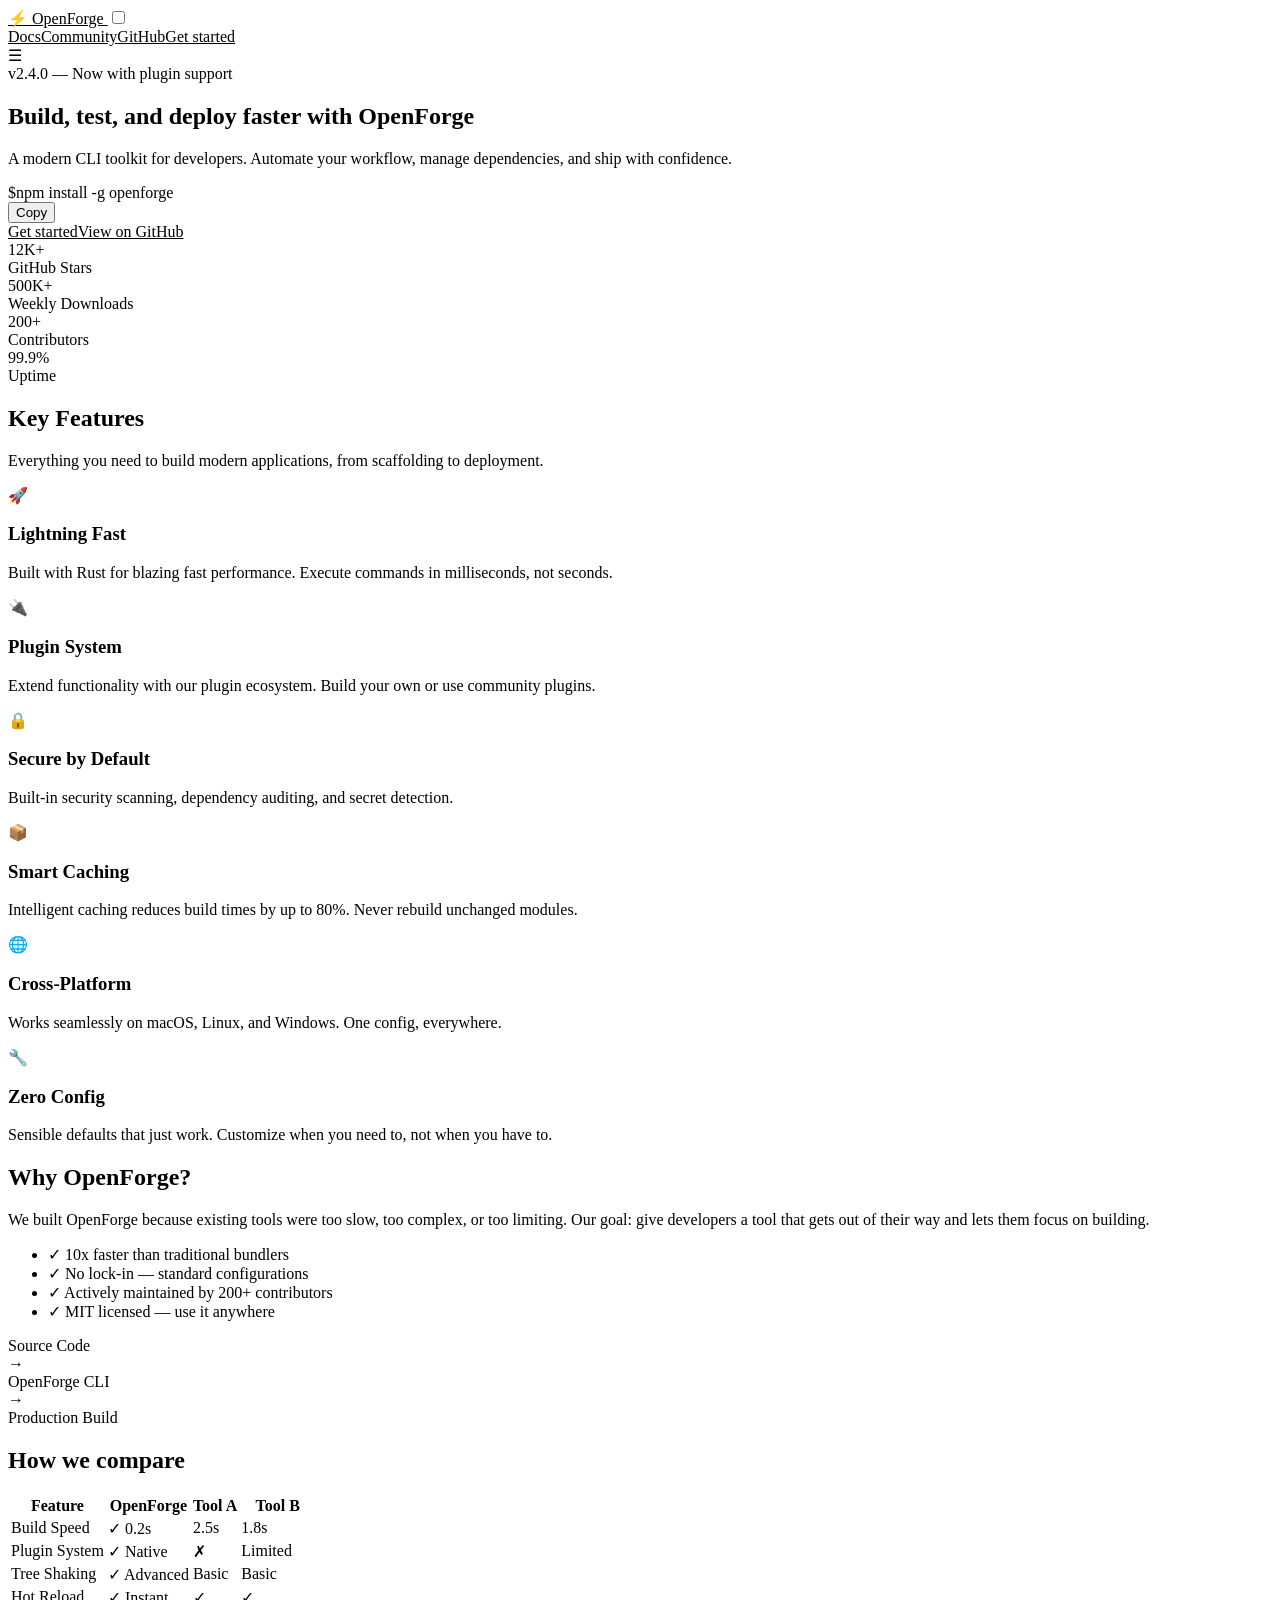
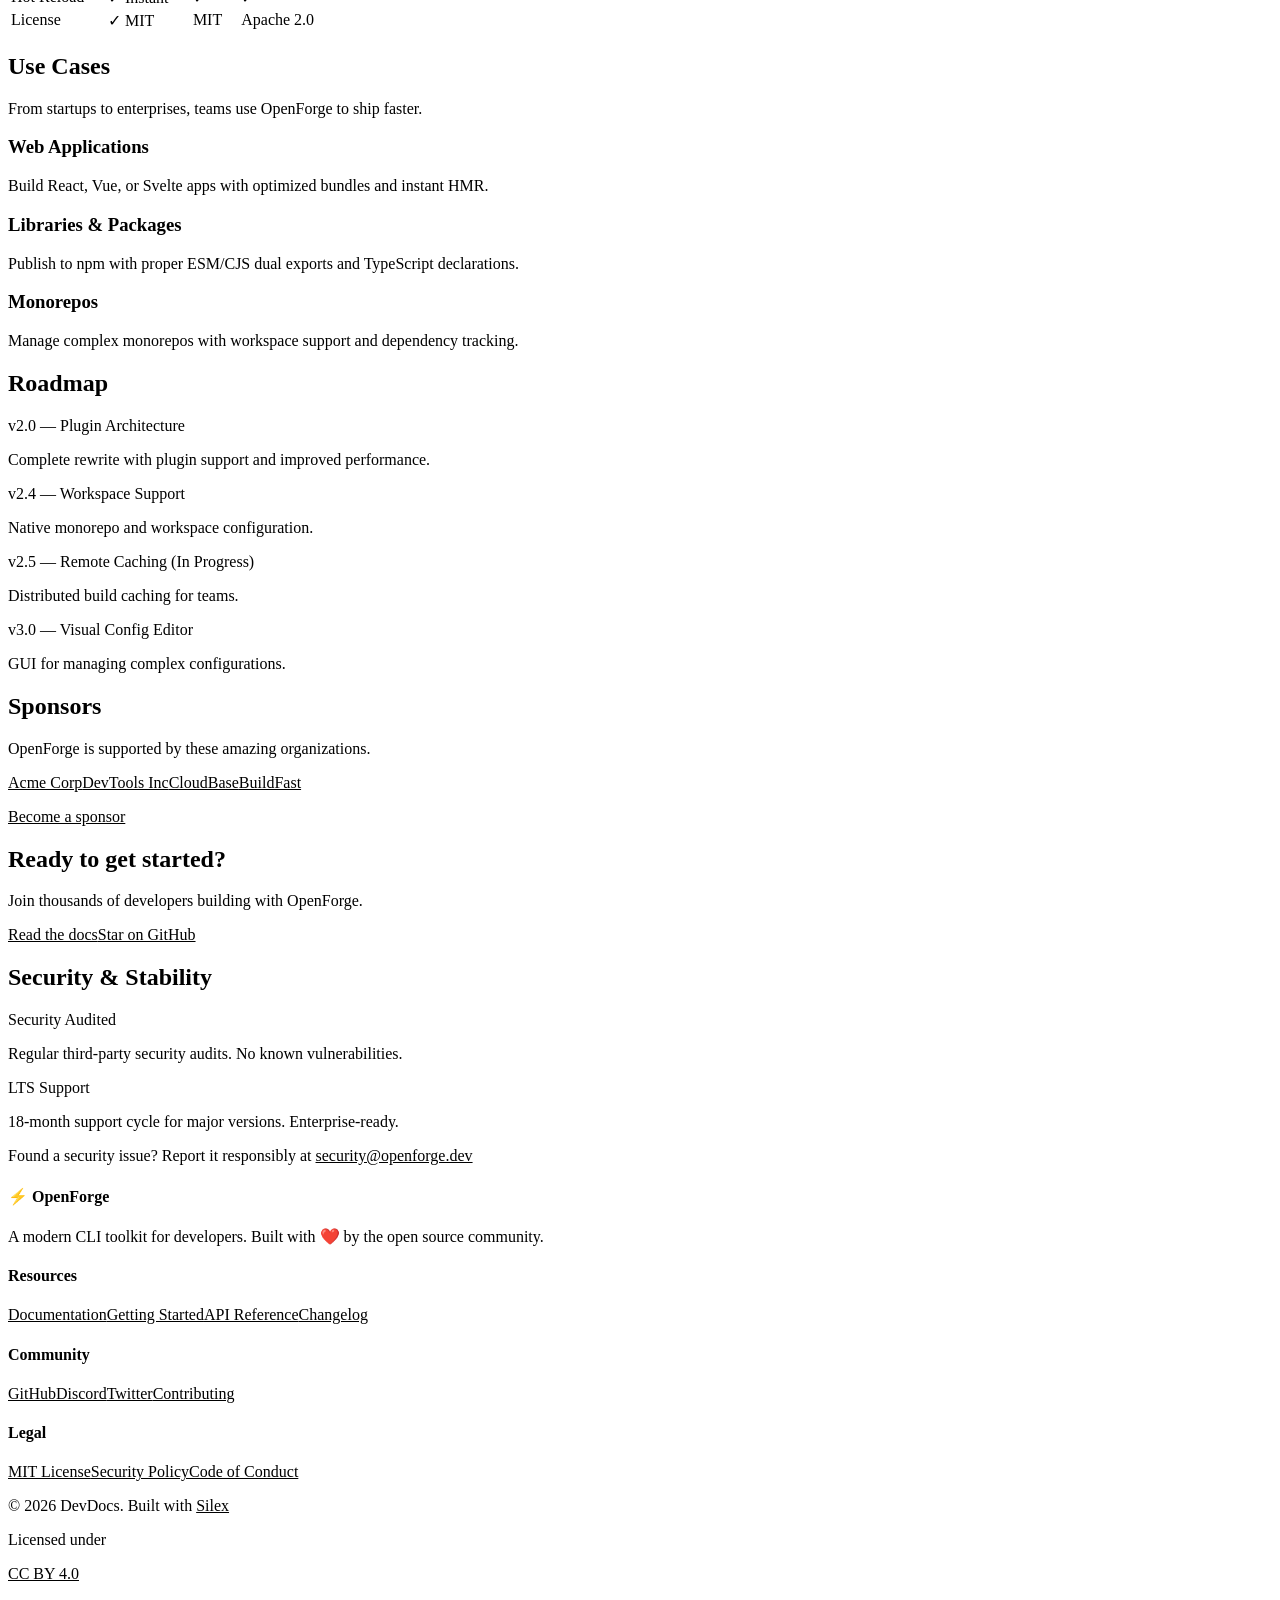
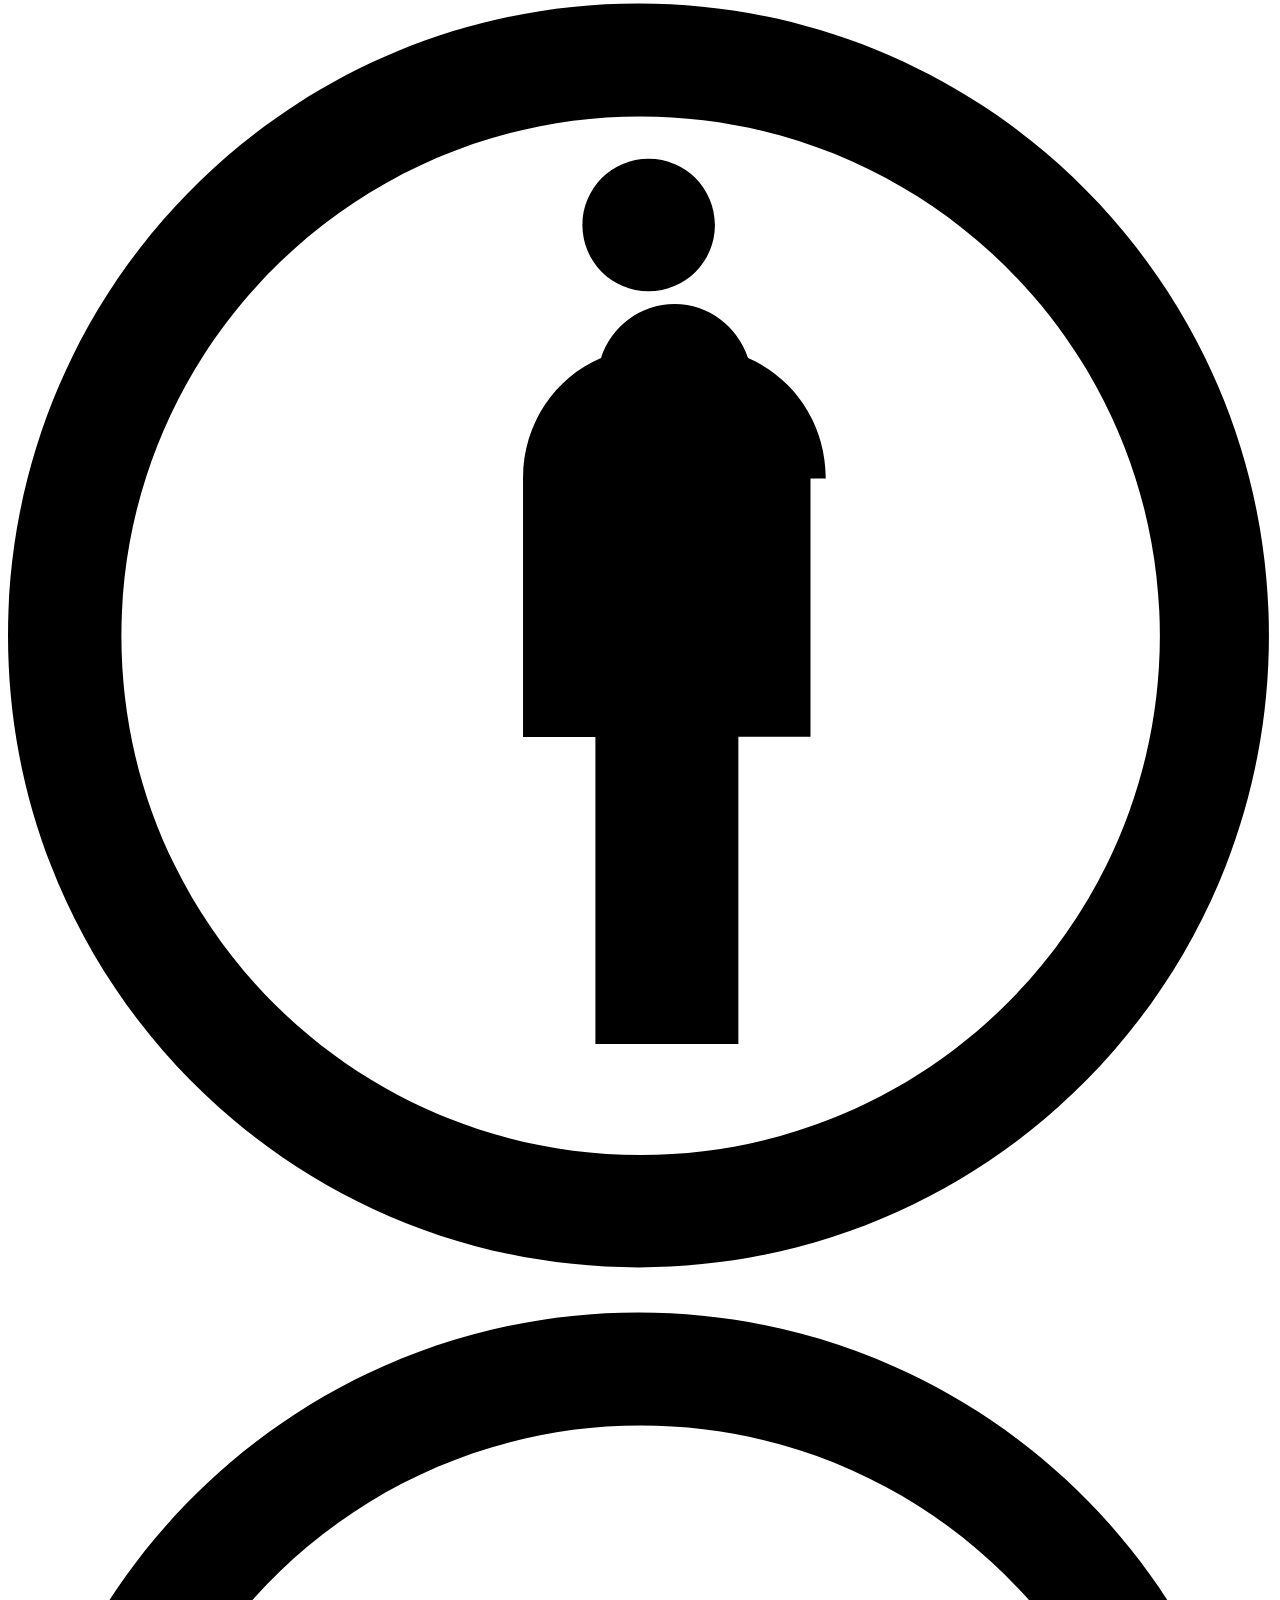
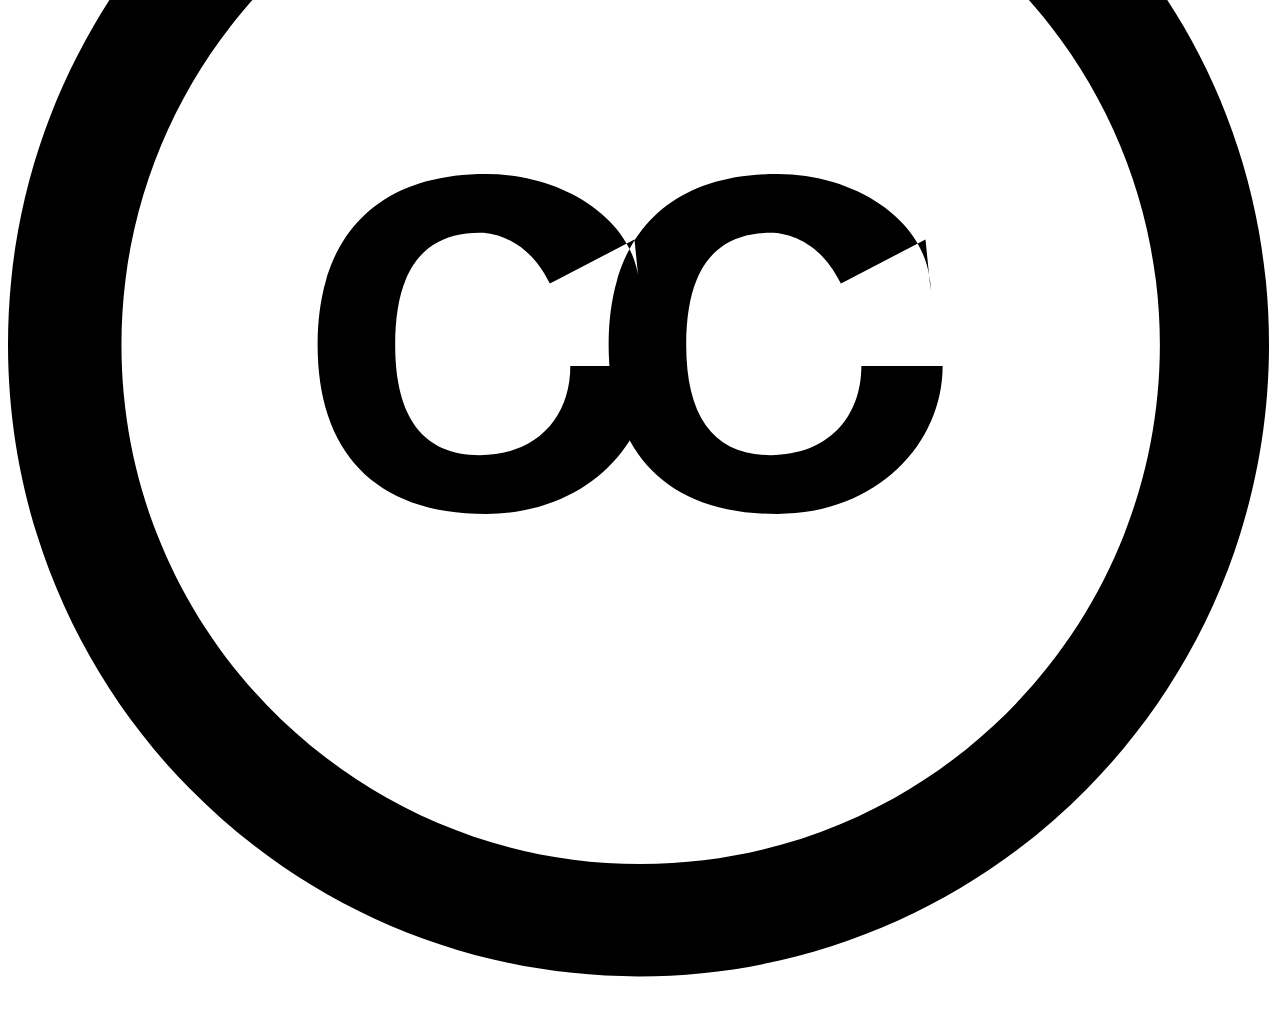
==== index.html @ 3c1cb722 "Add files via upload" ====
<!DOCTYPE html>
<html lang="en">
<head>
<meta charset="UTF-8">
<meta name="viewport" content="width=device-width, initial-scale=1.0">
<meta name="generator" content="Silex v3.6.4">
<link rel="stylesheet" href="/css/index-688bc8f7760a98faa4ee69cf9855d23be83c44b6c4d2c44e800b573d00b5c6f6.css" />
<style>a:link{color:inherit;}</style>




</head>
<body id="page-main" class="page-main"><header id="iz5ca" class="oss-nav current-doc"><div id="itdvq" class="oss-container"><a href="index.html" id="i358f" class="oss-nav__logo"><span id="ifiko">⚡</span> OpenForge
        </a><input type="checkbox"  id="nav-toggle" class="navbar__checkbox"></input><nav id="ibe1w" class="navbar__menu"><a href="docs.html" id="iig8u" class="oss-nav__link current-doc">Docs</a><a href="community.html" id="igsfy" class="oss-nav__link current-com">Community</a><a href="https://github.com/" id="ixjys" target="_blank" class="oss-nav__link">GitHub</a><a href="docs.html#getting-started" id="i0vse" class="oss-btn oss-btn--primary oss-btn--sm">Get started</a></nav><label for="nav-toggle" id="ixcwdug-2" class="navbar__toggle">☰</label></div></header><!-- Hero --><MAIN id="ilzi6dz"><section id="i2x6c" class="oss-hero"><div id="ita51hc"></div><div id="iu7is" class="oss-container"><span id="iobki" class="oss-hero__badge">v2.4.0 — Now with plugin support</span><h1 id="itt68" class="oss-h1 oss-hero__title">Build, test, and deploy faster with OpenForge</h1><p id="irhbf" class="oss-body-lg oss-hero__subtitle">A modern CLI toolkit for developers. Automate your workflow, manage dependencies, and ship with confidence.</p><!-- Install Command --><div id="i8a2g" class="oss-code"><div id="iyse9"><span id="ivwsb" class="oss-code__prompt">$</span><span id="i396x" class="oss-code__command">npm install -g openforge</span></div><button type="button" id="ixw6r" class="oss-code__copy">Copy</button></div><div id="i0h4s"><a href="docs.html#getting-started" id="itneh" class="oss-btn oss-btn--primary oss-btn--lg">Get started</a><a href="https://github.com/openforge/cli" id="ihiti" class="oss-btn oss-btn--secondary oss-btn--lg">View on GitHub</a></div></div></section><section id="itefk" class="oss-section oss-section--alt"><div id="ikz8i" class="oss-container"><div id="iljci" class="oss-stats"><div id="ipdrv" class="oss-stat"><div id="iz81k" class="oss-stat__value">12K+</div><div id="i3klf" class="oss-stat__label">GitHub Stars</div></div><div id="ih7eu" class="oss-stat"><div id="iebi5" class="oss-stat__value">500K+</div><div id="iapwh" class="oss-stat__label">Weekly Downloads</div></div><div id="i5qcz" class="oss-stat"><div id="igpld" class="oss-stat__value">200+</div><div id="igv55" class="oss-stat__label">Contributors</div></div><div id="i4fjh" class="oss-stat"><div id="i7oha" class="oss-stat__value">99.9%</div><div id="ihqbj" class="oss-stat__label">Uptime</div></div></div></div></section><section id="i4pam" class="oss-section"><div id="ipywh" class="oss-container"><h2 id="ijq1z" class="oss-h2">Key Features</h2><p id="iugmx" class="oss-body-lg">Everything you need to build modern applications, from scaffolding to deployment.</p><div id="idfob" class="oss-grid oss-grid--3"><div id="itp1h" class="oss-feature"><div id="ix2m2" class="oss-feature__icon">🚀</div><h3 id="ivu83" class="oss-feature__title oss-h4">Lightning Fast</h3><p id="isqny" class="oss-feature__desc">Built with Rust for blazing fast performance. Execute commands in milliseconds, not seconds.</p></div><div id="iww5j" class="oss-feature"><div id="izvpi" class="oss-feature__icon">🔌</div><h3 id="ikrjt" class="oss-feature__title oss-h4">Plugin System</h3><p id="ib2zx" class="oss-feature__desc">Extend functionality with our plugin ecosystem. Build your own or use community plugins.</p></div><div id="ij5az" class="oss-feature"><div id="i5hht" class="oss-feature__icon">🔒</div><h3 id="iinil" class="oss-feature__title oss-h4">Secure by Default</h3><p id="ior5od" class="oss-feature__desc">Built-in security scanning, dependency auditing, and secret detection.</p></div><div id="ioqllf" class="oss-feature"><div id="i59nkf" class="oss-feature__icon">📦</div><h3 id="ij29gy" class="oss-feature__title oss-h4">Smart Caching</h3><p id="idbrkn" class="oss-feature__desc">Intelligent caching reduces build times by up to 80%. Never rebuild unchanged modules.</p></div><div id="i0qtsm" class="oss-feature"><div id="ii894c" class="oss-feature__icon">🌐</div><h3 id="i31t9l" class="oss-feature__title oss-h4">Cross-Platform</h3><p id="ir6hfm" class="oss-feature__desc">Works seamlessly on macOS, Linux, and Windows. One config, everywhere.</p></div><div id="ibd1zw" class="oss-feature"><div id="i5ryi2" class="oss-feature__icon">🔧</div><h3 id="i9yr01" class="oss-feature__title oss-h4">Zero Config</h3><p id="ilho3f" class="oss-feature__desc">Sensible defaults that just work. Customize when you need to, not when you have to.</p></div></div></div></section><section id="iu8o45" class="oss-section oss-section--alt"><div id="itke4h" class="oss-container"><div id="impbbt" class="oss-grid oss-grid--2"><div id="i1llbd"><h2 id="ixljck" class="oss-h2">Why OpenForge?</h2><p id="isulfw" class="oss-body">
              We built OpenForge because existing tools were too slow, too complex, or too limiting. 
              Our goal: give developers a tool that gets out of their way and lets them focus on building.
            </p><ul id="imbs86"><li id="i78tiz"><span id="iohctc">✓</span>
                10x faster than traditional bundlers
              </li><li id="ijddpq"><span id="iyw0lm">✓</span>
                No lock-in — standard configurations
              </li><li id="iee6pg"><span id="ilixwb">✓</span>
                Actively maintained by 200+ contributors
              </li><li id="i29eq4"><span id="iquw8u">✓</span>
                MIT licensed — use it anywhere
              </li></ul></div><div id="iwc8ai" class="oss-diagram"><div id="ivnhah" class="oss-diagram__box">Source Code</div><span id="i03sal" class="oss-diagram__arrow">→</span><div id="iw9z7d" class="oss-diagram__box">OpenForge CLI</div><span id="ip2hpe" class="oss-diagram__arrow">→</span><div id="iwumsf" class="oss-diagram__box">Production Build</div></div></div></div></section><section id="im66s3" class="oss-section"><div id="igjkyn" class="oss-container"><h2 id="ifua3l" class="oss-h2">How we compare</h2><div id="iamqp8"><table id="ih9368" class="oss-table"><thead id="i7a6cb"><tr id="ix5dka"><th id="iw9kd4">Feature</th><th id="ih7qat">OpenForge</th><th id="i351at">Tool A</th><th id="iw5ibg">Tool B</th></tr></thead><tbody id="i1coiy"><tr id="ik2uho"><td id="iz7046">Build Speed</td><td id="imm2wm"><span id="izperk" class="oss-table__check">✓</span> 0.2s</td><td id="i1jofj">2.5s</td><td id="i7ihta">1.8s</td></tr><tr id="ix9djg"><td id="ippcss">Plugin System</td><td id="ix0p0o"><span id="ii6nmn" class="oss-table__check">✓</span> Native</td><td id="ikq8l2"><span id="ijo9rl" class="oss-table__x">✗</span></td><td id="i996x6">Limited</td></tr><tr id="ihyc7h"><td id="ikw8mc">Tree Shaking</td><td id="ih6by2"><span id="imut4k" class="oss-table__check">✓</span> Advanced</td><td id="ipyhom">Basic</td><td id="ik69uq">Basic</td></tr><tr id="ikzikj"><td id="i3leqf">Hot Reload</td><td id="i0830x"><span id="i2ah1g" class="oss-table__check">✓</span> Instant</td><td id="i2goqs"><span id="ingb1z" class="oss-table__check">✓</span></td><td id="ik878g"><span id="ikcvlm" class="oss-table__check">✓</span></td></tr><tr id="i38c8l"><td id="i5whrq">License</td><td id="iq3uxb"><span id="im5tqr" class="oss-table__check">✓</span> MIT</td><td id="iz156p">MIT</td><td id="i5uaya">Apache 2.0</td></tr></tbody></table></div></div></section><section id="io8u2j" class="oss-section oss-section--alt"><div id="ifda8r" class="oss-container"><h2 id="i4ib7q" class="oss-h2">Use Cases</h2><p id="i7t177" class="oss-body-lg">From startups to enterprises, teams use OpenForge to ship faster.</p><div id="itvy9t" class="oss-grid oss-grid--3"><div id="imtzsc" class="oss-card"><h3 id="ix9nci" class="oss-h4 oss-card__title">Web Applications</h3><p id="ij94uj" class="oss-card__desc">Build React, Vue, or Svelte apps with optimized bundles and instant HMR.</p></div><div id="iojyrk" class="oss-card"><h3 id="ixxszl" class="oss-h4 oss-card__title">Libraries &amp; Packages</h3><p id="ixxhz1" class="oss-card__desc">Publish to npm with proper ESM/CJS dual exports and TypeScript declarations.</p></div><div id="iwl5tw" class="oss-card"><h3 id="if8wdt" class="oss-h4 oss-card__title">Monorepos</h3><p id="i61nq6" class="oss-card__desc">Manage complex monorepos with workspace support and dependency tracking.</p></div></div></div></section><section id="izqwjc" class="oss-section"><div id="ia3wnj" class="oss-container"><h2 id="itzps4" class="oss-h2">Roadmap</h2><div id="isr3cy" class="oss-roadmap"><div id="ios5q4" class="oss-roadmap__item oss-roadmap__item--done"><div id="iw1r2l" class="oss-roadmap__version">v2.0 — Plugin Architecture</div><p id="i3xoit" class="oss-roadmap__desc">Complete rewrite with plugin support and improved performance.</p></div><div id="ivqqej" class="oss-roadmap__item oss-roadmap__item--done"><div id="iokzgz" class="oss-roadmap__version">v2.4 — Workspace Support</div><p id="i1gw4o" class="oss-roadmap__desc">Native monorepo and workspace configuration.</p></div><div id="ievzya" class="oss-roadmap__item oss-roadmap__item--current"><div id="iqtm6g" class="oss-roadmap__version">v2.5 — Remote Caching (In Progress)</div><p id="ilmm87" class="oss-roadmap__desc">Distributed build caching for teams.</p></div><div id="i89br9" class="oss-roadmap__item"><div id="id2f8b" class="oss-roadmap__version">v3.0 — Visual Config Editor</div><p id="ijm80a" class="oss-roadmap__desc">GUI for managing complex configurations.</p></div></div></div></section><section id="i1j9z7" class="oss-section oss-section--alt"><div id="i07t4r" class="oss-container"><h2 id="ihx52f" class="oss-h2">Sponsors</h2><p id="iluojd" class="oss-body-lg">OpenForge is supported by these amazing organizations.</p><div id="ifztxi" class="oss-sponsors"><a href="#" id="i00yeq" class="oss-sponsor">Acme Corp</a><a href="#" id="iilg3r" class="oss-sponsor">DevTools Inc</a><a href="#" id="ilrwsx" class="oss-sponsor">CloudBase</a><a href="#" id="iw40x3" class="oss-sponsor">BuildFast</a></div><p id="ivy33n"><a href="community.html#sponsors" id="iulc8e" class="oss-btn oss-btn--secondary">Become a sponsor</a></p></div></section><section id="i4jnvs" class="oss-section oss-section--alt"><div id="iuwjwk" class="oss-container"><h2 id="ijk6ag" class="oss-h2">Ready to get started?</h2><p id="iv11fj" class="oss-body-lg">Join thousands of developers building with OpenForge.</p><div id="ilbfyh"><a href="docs.html#getting-started" id="i6revg" class="oss-btn oss-btn--primary oss-btn--lg">Read the docs</a><a href="https://github.com/openforge/cli" id="ig85wp" class="oss-btn oss-btn--secondary oss-btn--lg">Star on GitHub</a></div></div></section><section id="isl1wk" class="oss-section"><div id="iywpoi" class="oss-container"><h2 id="ivro0h" class="oss-h2">Security &amp; Stability</h2><div id="ijrufk" class="oss-grid oss-grid--2"><div id="i3zmp1" class="oss-alert oss-alert--success"><div id="i7bbpi" class="oss-alert__title">Security Audited</div><p id="i3gz6g" class="oss-alert__text">Regular third-party security audits. No known vulnerabilities.</p></div><div id="iwxj8s" class="oss-alert oss-alert--info"><div id="iwqiry" class="oss-alert__title">LTS Support</div><p id="i6vq4k" class="oss-alert__text">18-month support cycle for major versions. Enterprise-ready.</p></div></div><p id="iphda3" class="oss-body">
          Found a security issue? Report it responsibly at <a href="mailto:security@openforge.dev" id="iy8dyb">security@openforge.dev</a></p></div></section></MAIN><!-- Stats --><!-- Features --><!-- Why OpenForge --><!-- Comparison --><!-- Use Cases --><!-- Roadmap --><!-- Sponsors --><!-- Security --><!-- CTA --><!-- Footer --><footer id="iwqaij" class="oss-footer"><div id="ivsi6j" class="oss-container"><div id="itdzj2" class="oss-footer__grid"><div id="i4qnej"><h4 id="ic7qma" class="oss-footer__title"><span id="ip2wsa">⚡</span> OpenForge
            </h4><p id="i4htfe" class="oss-footer__text">A modern CLI toolkit for developers. Built with ❤️ by the open source community.</p></div><div id="iglzu6"><h4 id="ifr7t7" class="oss-footer__title">Resources</h4><a href="docs.html" id="iq20z7" class="oss-footer__link">Documentation</a><a href="docs.html#getting-started" id="iivldb" class="oss-footer__link">Getting Started</a><a href="docs.html#api" id="i6w7d2" class="oss-footer__link">API Reference</a><a href="#" id="i0l6ic" class="oss-footer__link">Changelog</a></div><div id="imy4tt"><h4 id="ihavqb" class="oss-footer__title">Community</h4><a href="https://github.com/openforge/cli" id="inl6ei" class="oss-footer__link">GitHub</a><a href="#" id="ifgv5j" class="oss-footer__link">Discord</a><a href="#" id="i3j91m" class="oss-footer__link">Twitter</a><a href="community.html" id="ic56rl" class="oss-footer__link">Contributing</a></div><div id="ikbpha"><h4 id="i2rd1k" class="oss-footer__title">Legal</h4><a href="#" id="im5gth" class="oss-footer__link">MIT License</a><a href="#" id="ipcokj" class="oss-footer__link">Security Policy</a><a href="#" id="iw3jgj" class="oss-footer__link">Code of Conduct</a></div></div><div draggable="true" id="i58k9g-2" class="oss-footer__bottom"><p draggable="true" id="iha89s000-2">© 2026 DevDocs. Built with <a draggable="true" href="https://www.silex.me/" id="ij9a3s-3-2">Silex</a></p><p draggable="true" id="iha89s-2-3-2-7-3-2">Licensed under</p><a draggable="true" href="https://creativecommons.org/licenses/by/4.0/" id="izfjej-4-2-3-2" rel="noopener" target="_blank">CC BY 4.0</a><svg draggable="true" id="i1k7yk-3-2-7-7-2" viewBox="0 0 496 512" xmlns="http://www.w3.org/2000/svg" class="cc-icon"><path d="M314.9 194.4v101.4h-28.3v120.5h-56.1V295.9h-28.4V194.4c0-21.6 12.7-39.6 30.6-47.2 4-12.4 15.4-21.2 28.9-21.2 13.4 0 24.7 8.8 28.8 21.2 17.8 7.6 30.5 25.5 30.5 47.2zm-63.5-73.4c14.4 0 26-11.6 26-26s-11.6-26-26-26-26 11.6-26 26 11.6 26 26 26zM247.4 8C110.8 8 0 118.8 0 256s110.8 248 247.4 248c136.6 0 247.4-110.8 247.4-248S384 8 247.4 8zm.8 451.9c-112.5 0-203.7-91.2-203.7-203.7S135.7 52.4 248.2 52.4s203.8 91.2 203.8 203.7-91.3 203.8-203.8 203.8z" draggable="true" fill="currentColor" id="ii0h6q-3-2-7-7-2"></path></svg><svg draggable="true" id="inlr83-3-2-7-7-2" viewBox="0 0 496 512" xmlns="http://www.w3.org/2000/svg" class="cc-icon"><path d="M245.83 214.87l-33.22 17.28c-9.43-19.58-25.24-19.93-27.46-19.93-22.13 0-33.22 14.61-33.22 43.89 0 28.67 11.09 43.35 33.22 43.35 22.13 0 35.51-14.61 35.51-34.93h31.9c0 30.23-25.5 58.01-64.86 58.01-44.5 0-66.21-25.13-66.21-66.43 0-41.02 21.71-66.97 66.21-66.97 31.62 0 60.16 19.33 60.16 45.73zm114.2 0l-33.22 17.28c-9.43-19.58-25.24-19.93-27.46-19.93-22.13 0-33.22 14.61-33.22 43.89 0 28.67 11.09 43.35 33.22 43.35 22.13 0 35.51-14.61 35.51-34.93h31.9c0 30.23-25.5 58.01-64.86 58.01-44.5 0-66.21-25.13-66.21-66.43 0-41.02 21.71-66.97 66.21-66.97 31.62 0 60.16 19.33 60.16 45.73zM247.42 8C110.77 8 0 118.78 0 256s110.77 248 247.42 248C384.06 504 494.83 393.22 494.83 256 494.83 118.78 384.06 8 247.42 8zm.84 451.91c-112.53 0-203.74-91.21-203.74-203.74S135.73 52.43 248.26 52.43s203.74 91.21 203.74 203.74-91.21 203.74-203.74 203.74z" draggable="true" fill="currentColor" id="ipuqgu-3-2-7-7-2"></path></svg></div></div></footer></body>
</html>
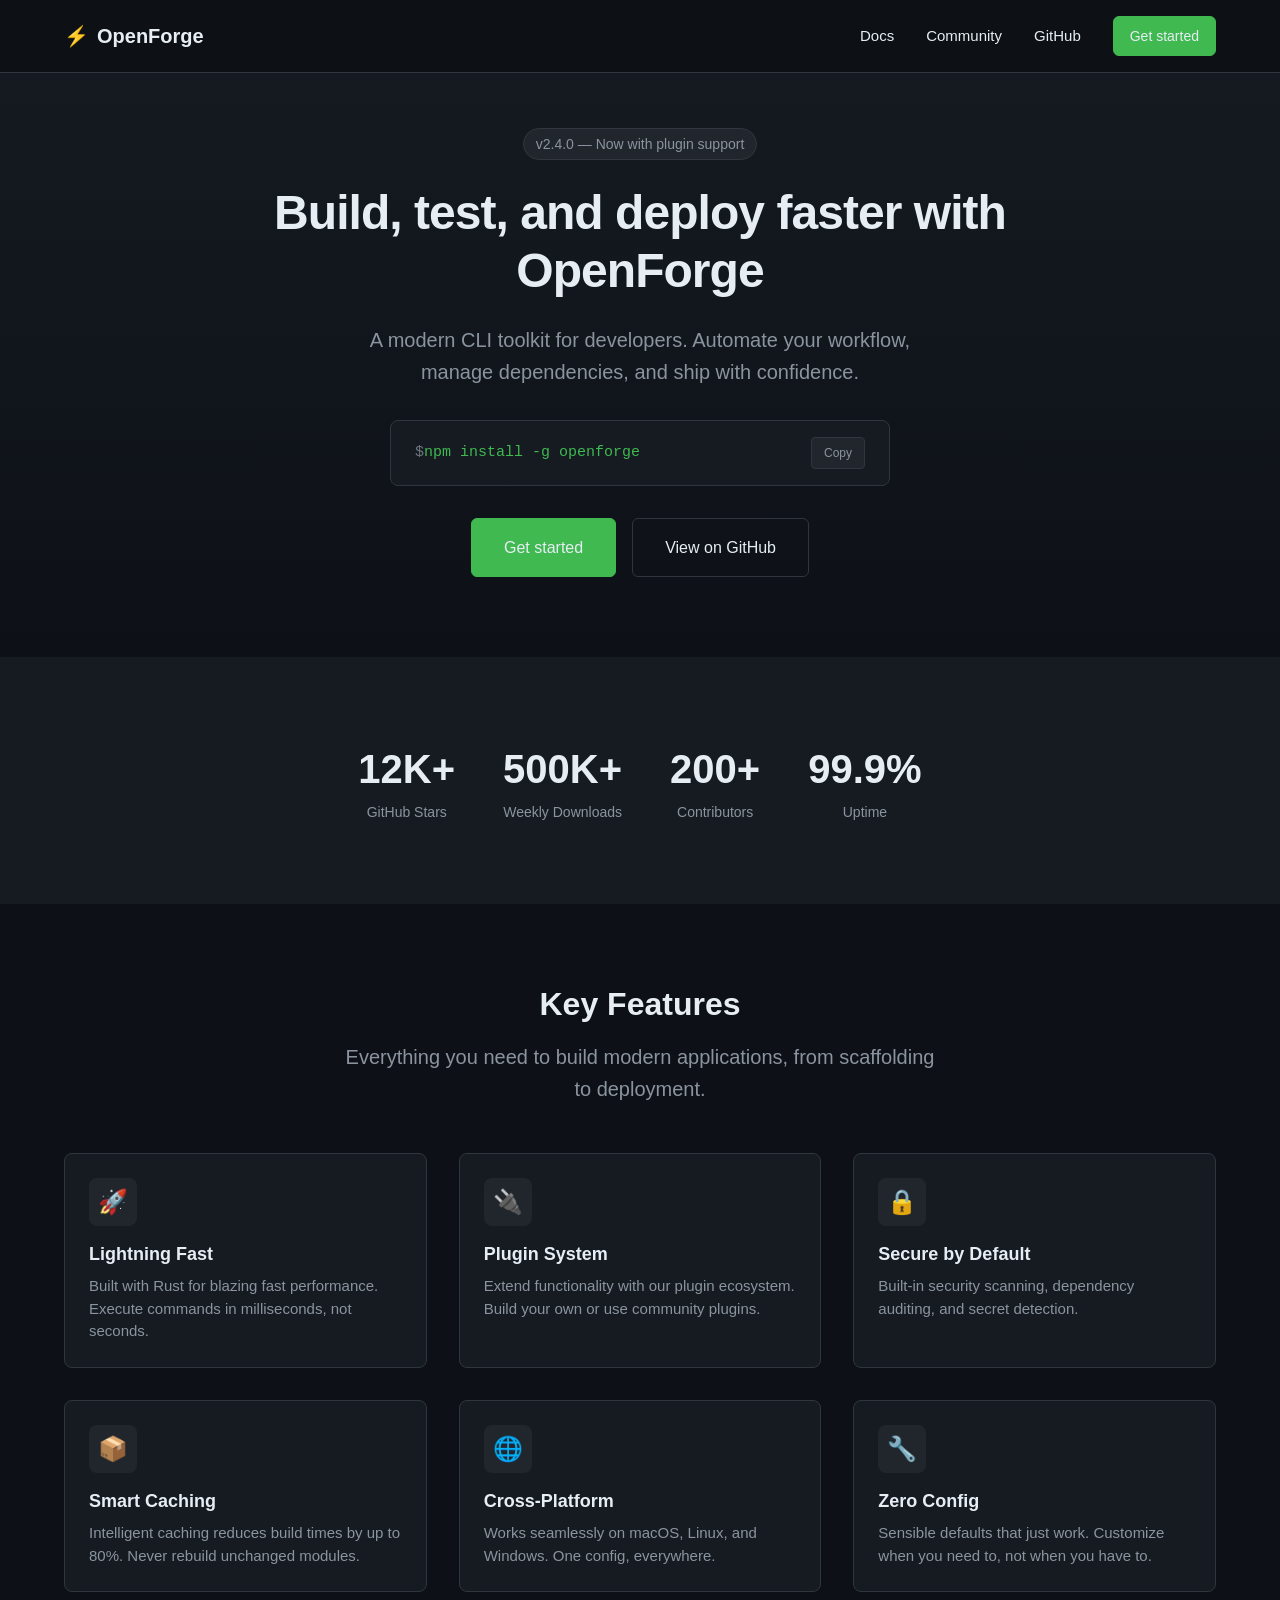
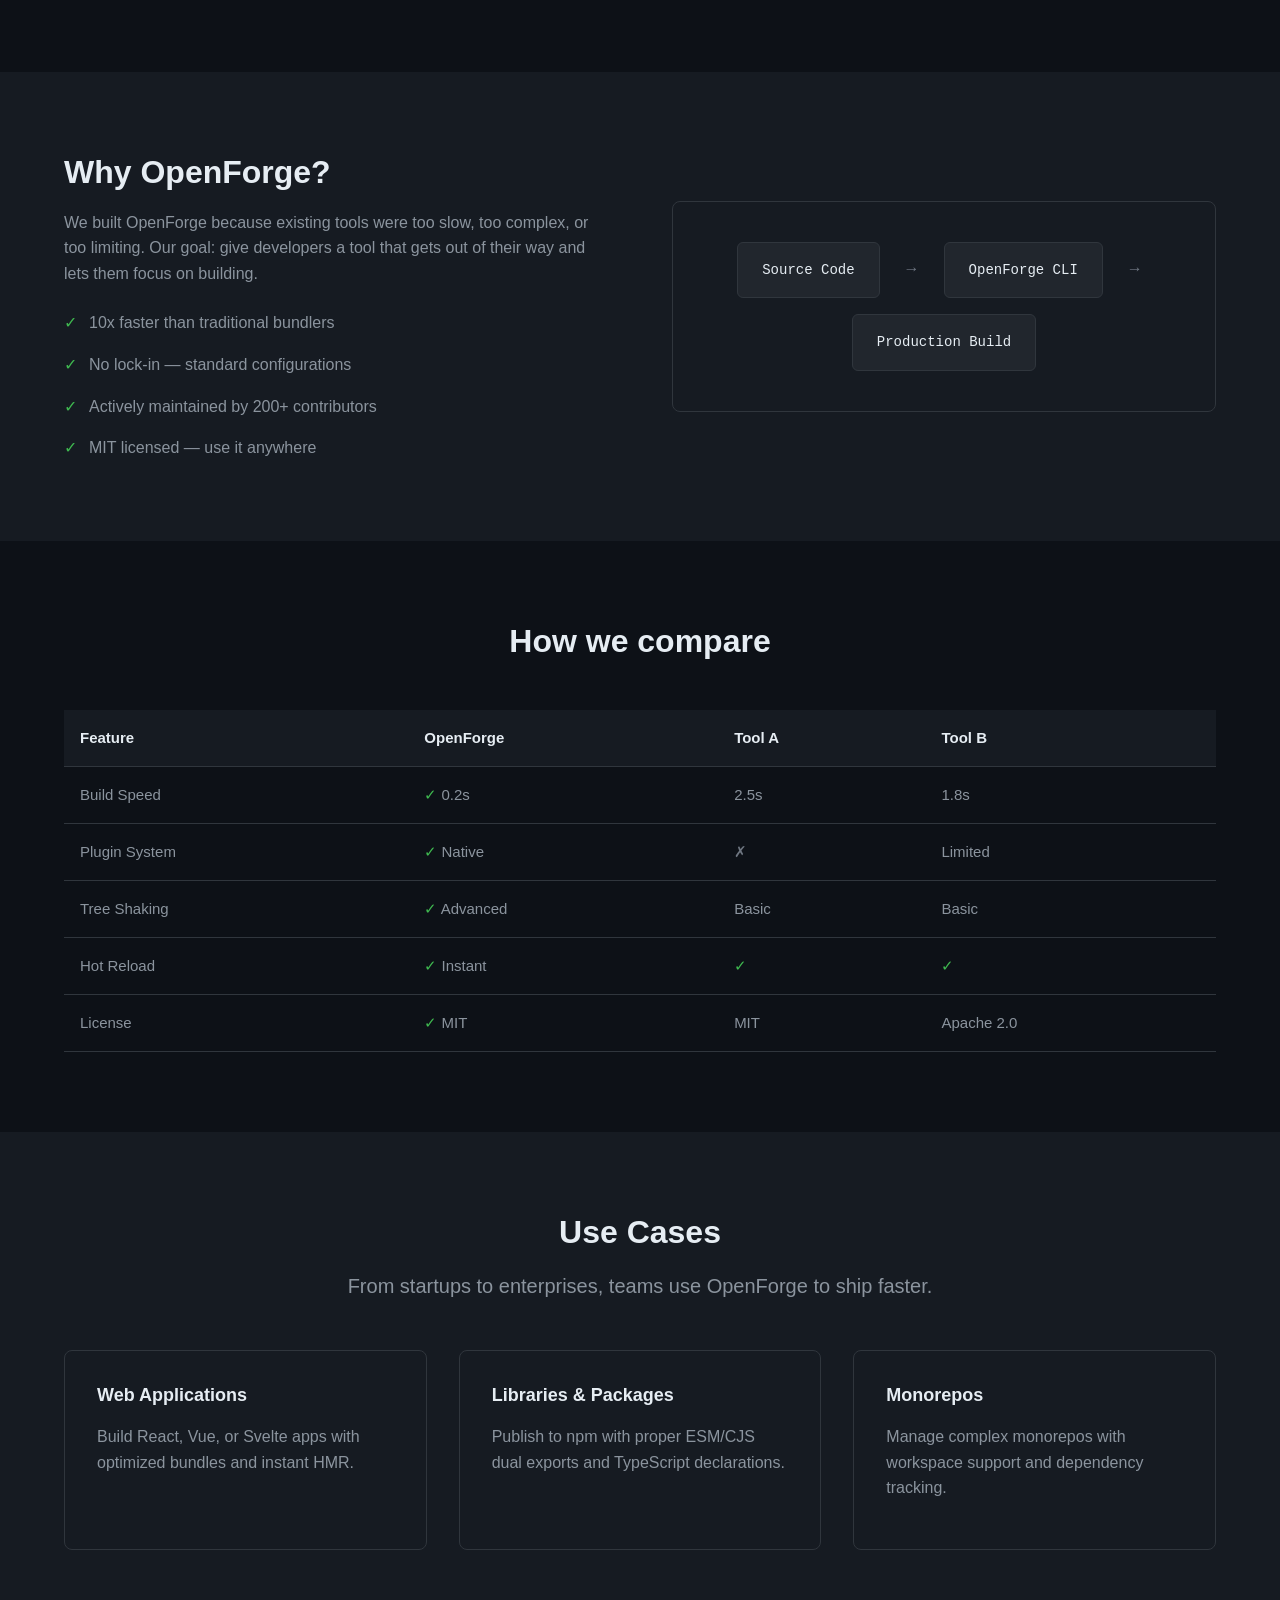
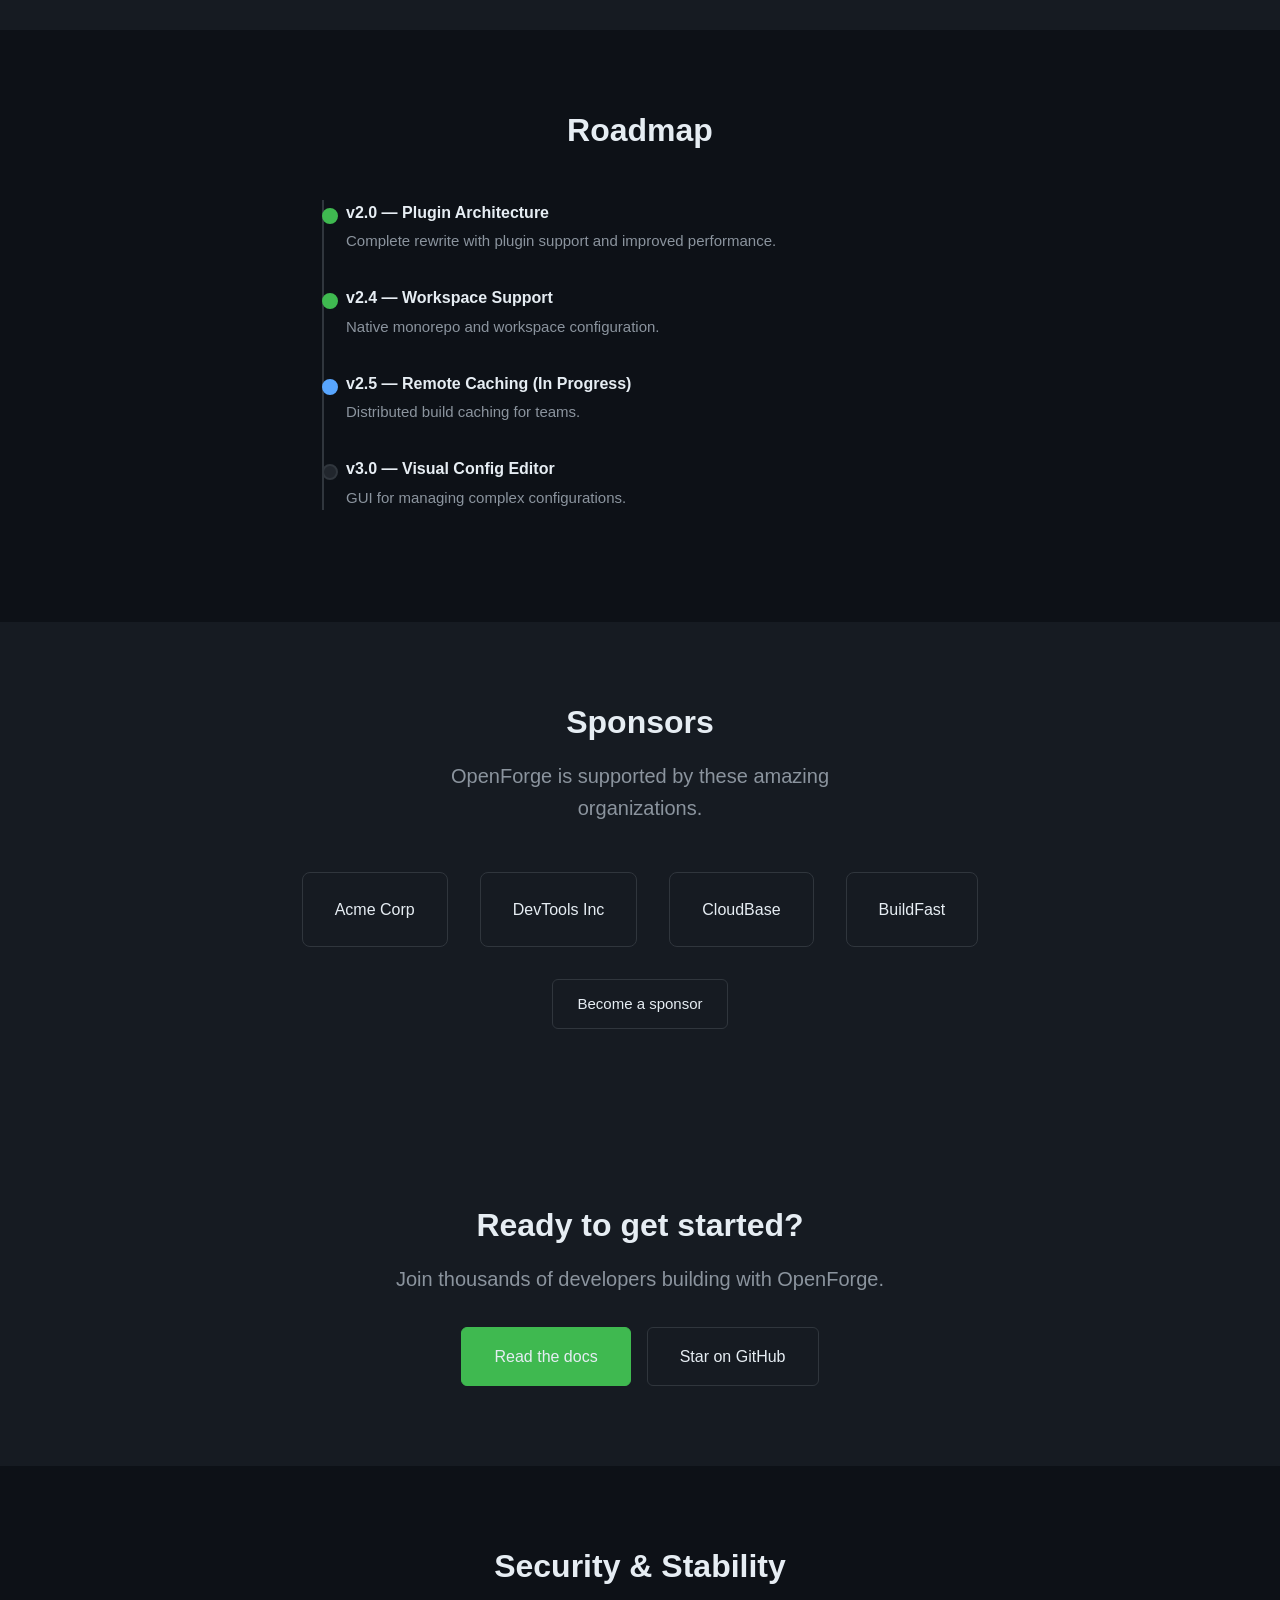
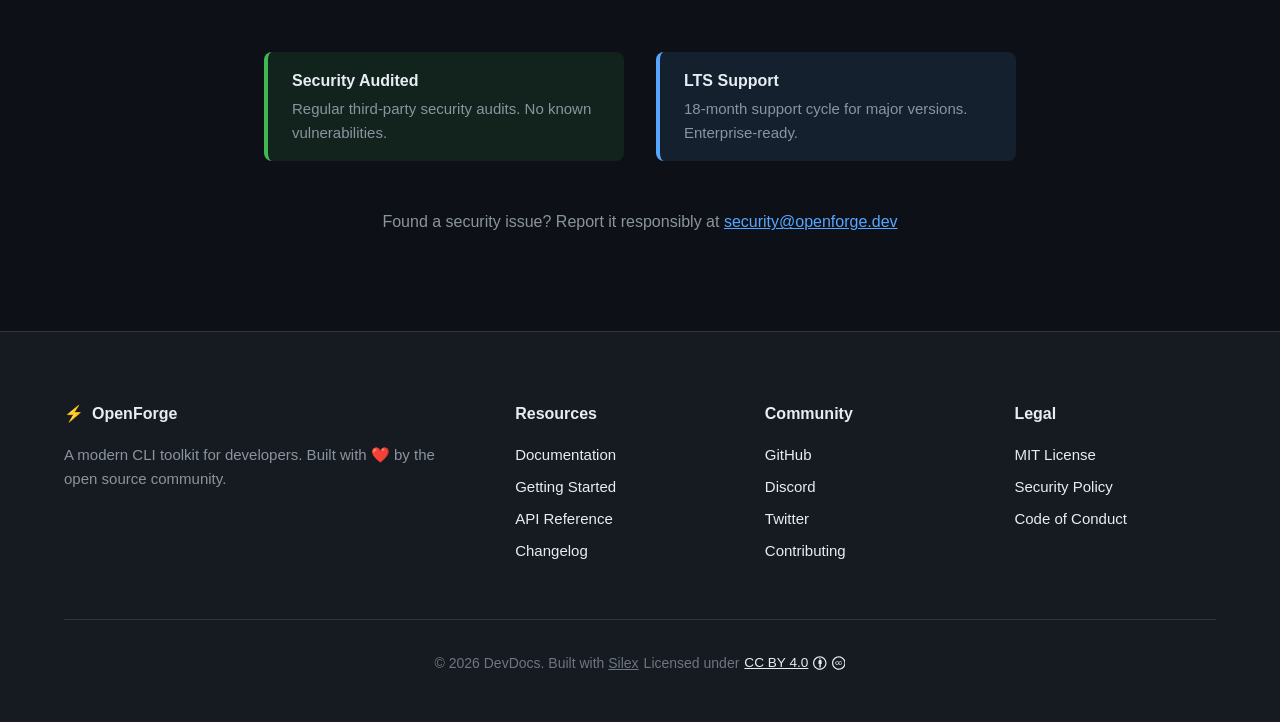
==== commit ae12cc3e: "Update index.html" ====
--- a/index.html
+++ b/index.html
@@ -4,7 +4,7 @@
 <meta charset="UTF-8">
 <meta name="viewport" content="width=device-width, initial-scale=1.0">
 <meta name="generator" content="Silex v3.6.4">
-<link rel="stylesheet" href="/css/index-688bc8f7760a98faa4ee69cf9855d23be83c44b6c4d2c44e800b573d00b5c6f6.css" />
+<link rel="stylesheet" href="css/index-688bc8f7760a98faa4ee69cf9855d23be83c44b6c4d2c44e800b573d00b5c6f6.css" />
 <style>a:link{color:inherit;}</style>
 
 
@@ -26,4 +26,4 @@
               </li></ul></div><div id="iwc8ai" class="oss-diagram"><div id="ivnhah" class="oss-diagram__box">Source Code</div><span id="i03sal" class="oss-diagram__arrow">→</span><div id="iw9z7d" class="oss-diagram__box">OpenForge CLI</div><span id="ip2hpe" class="oss-diagram__arrow">→</span><div id="iwumsf" class="oss-diagram__box">Production Build</div></div></div></div></section><section id="im66s3" class="oss-section"><div id="igjkyn" class="oss-container"><h2 id="ifua3l" class="oss-h2">How we compare</h2><div id="iamqp8"><table id="ih9368" class="oss-table"><thead id="i7a6cb"><tr id="ix5dka"><th id="iw9kd4">Feature</th><th id="ih7qat">OpenForge</th><th id="i351at">Tool A</th><th id="iw5ibg">Tool B</th></tr></thead><tbody id="i1coiy"><tr id="ik2uho"><td id="iz7046">Build Speed</td><td id="imm2wm"><span id="izperk" class="oss-table__check">✓</span> 0.2s</td><td id="i1jofj">2.5s</td><td id="i7ihta">1.8s</td></tr><tr id="ix9djg"><td id="ippcss">Plugin System</td><td id="ix0p0o"><span id="ii6nmn" class="oss-table__check">✓</span> Native</td><td id="ikq8l2"><span id="ijo9rl" class="oss-table__x">✗</span></td><td id="i996x6">Limited</td></tr><tr id="ihyc7h"><td id="ikw8mc">Tree Shaking</td><td id="ih6by2"><span id="imut4k" class="oss-table__check">✓</span> Advanced</td><td id="ipyhom">Basic</td><td id="ik69uq">Basic</td></tr><tr id="ikzikj"><td id="i3leqf">Hot Reload</td><td id="i0830x"><span id="i2ah1g" class="oss-table__check">✓</span> Instant</td><td id="i2goqs"><span id="ingb1z" class="oss-table__check">✓</span></td><td id="ik878g"><span id="ikcvlm" class="oss-table__check">✓</span></td></tr><tr id="i38c8l"><td id="i5whrq">License</td><td id="iq3uxb"><span id="im5tqr" class="oss-table__check">✓</span> MIT</td><td id="iz156p">MIT</td><td id="i5uaya">Apache 2.0</td></tr></tbody></table></div></div></section><section id="io8u2j" class="oss-section oss-section--alt"><div id="ifda8r" class="oss-container"><h2 id="i4ib7q" class="oss-h2">Use Cases</h2><p id="i7t177" class="oss-body-lg">From startups to enterprises, teams use OpenForge to ship faster.</p><div id="itvy9t" class="oss-grid oss-grid--3"><div id="imtzsc" class="oss-card"><h3 id="ix9nci" class="oss-h4 oss-card__title">Web Applications</h3><p id="ij94uj" class="oss-card__desc">Build React, Vue, or Svelte apps with optimized bundles and instant HMR.</p></div><div id="iojyrk" class="oss-card"><h3 id="ixxszl" class="oss-h4 oss-card__title">Libraries &amp; Packages</h3><p id="ixxhz1" class="oss-card__desc">Publish to npm with proper ESM/CJS dual exports and TypeScript declarations.</p></div><div id="iwl5tw" class="oss-card"><h3 id="if8wdt" class="oss-h4 oss-card__title">Monorepos</h3><p id="i61nq6" class="oss-card__desc">Manage complex monorepos with workspace support and dependency tracking.</p></div></div></div></section><section id="izqwjc" class="oss-section"><div id="ia3wnj" class="oss-container"><h2 id="itzps4" class="oss-h2">Roadmap</h2><div id="isr3cy" class="oss-roadmap"><div id="ios5q4" class="oss-roadmap__item oss-roadmap__item--done"><div id="iw1r2l" class="oss-roadmap__version">v2.0 — Plugin Architecture</div><p id="i3xoit" class="oss-roadmap__desc">Complete rewrite with plugin support and improved performance.</p></div><div id="ivqqej" class="oss-roadmap__item oss-roadmap__item--done"><div id="iokzgz" class="oss-roadmap__version">v2.4 — Workspace Support</div><p id="i1gw4o" class="oss-roadmap__desc">Native monorepo and workspace configuration.</p></div><div id="ievzya" class="oss-roadmap__item oss-roadmap__item--current"><div id="iqtm6g" class="oss-roadmap__version">v2.5 — Remote Caching (In Progress)</div><p id="ilmm87" class="oss-roadmap__desc">Distributed build caching for teams.</p></div><div id="i89br9" class="oss-roadmap__item"><div id="id2f8b" class="oss-roadmap__version">v3.0 — Visual Config Editor</div><p id="ijm80a" class="oss-roadmap__desc">GUI for managing complex configurations.</p></div></div></div></section><section id="i1j9z7" class="oss-section oss-section--alt"><div id="i07t4r" class="oss-container"><h2 id="ihx52f" class="oss-h2">Sponsors</h2><p id="iluojd" class="oss-body-lg">OpenForge is supported by these amazing organizations.</p><div id="ifztxi" class="oss-sponsors"><a href="#" id="i00yeq" class="oss-sponsor">Acme Corp</a><a href="#" id="iilg3r" class="oss-sponsor">DevTools Inc</a><a href="#" id="ilrwsx" class="oss-sponsor">CloudBase</a><a href="#" id="iw40x3" class="oss-sponsor">BuildFast</a></div><p id="ivy33n"><a href="community.html#sponsors" id="iulc8e" class="oss-btn oss-btn--secondary">Become a sponsor</a></p></div></section><section id="i4jnvs" class="oss-section oss-section--alt"><div id="iuwjwk" class="oss-container"><h2 id="ijk6ag" class="oss-h2">Ready to get started?</h2><p id="iv11fj" class="oss-body-lg">Join thousands of developers building with OpenForge.</p><div id="ilbfyh"><a href="docs.html#getting-started" id="i6revg" class="oss-btn oss-btn--primary oss-btn--lg">Read the docs</a><a href="https://github.com/openforge/cli" id="ig85wp" class="oss-btn oss-btn--secondary oss-btn--lg">Star on GitHub</a></div></div></section><section id="isl1wk" class="oss-section"><div id="iywpoi" class="oss-container"><h2 id="ivro0h" class="oss-h2">Security &amp; Stability</h2><div id="ijrufk" class="oss-grid oss-grid--2"><div id="i3zmp1" class="oss-alert oss-alert--success"><div id="i7bbpi" class="oss-alert__title">Security Audited</div><p id="i3gz6g" class="oss-alert__text">Regular third-party security audits. No known vulnerabilities.</p></div><div id="iwxj8s" class="oss-alert oss-alert--info"><div id="iwqiry" class="oss-alert__title">LTS Support</div><p id="i6vq4k" class="oss-alert__text">18-month support cycle for major versions. Enterprise-ready.</p></div></div><p id="iphda3" class="oss-body">
           Found a security issue? Report it responsibly at <a href="mailto:security@openforge.dev" id="iy8dyb">security@openforge.dev</a></p></div></section></MAIN><!-- Stats --><!-- Features --><!-- Why OpenForge --><!-- Comparison --><!-- Use Cases --><!-- Roadmap --><!-- Sponsors --><!-- Security --><!-- CTA --><!-- Footer --><footer id="iwqaij" class="oss-footer"><div id="ivsi6j" class="oss-container"><div id="itdzj2" class="oss-footer__grid"><div id="i4qnej"><h4 id="ic7qma" class="oss-footer__title"><span id="ip2wsa">⚡</span> OpenForge
             </h4><p id="i4htfe" class="oss-footer__text">A modern CLI toolkit for developers. Built with ❤️ by the open source community.</p></div><div id="iglzu6"><h4 id="ifr7t7" class="oss-footer__title">Resources</h4><a href="docs.html" id="iq20z7" class="oss-footer__link">Documentation</a><a href="docs.html#getting-started" id="iivldb" class="oss-footer__link">Getting Started</a><a href="docs.html#api" id="i6w7d2" class="oss-footer__link">API Reference</a><a href="#" id="i0l6ic" class="oss-footer__link">Changelog</a></div><div id="imy4tt"><h4 id="ihavqb" class="oss-footer__title">Community</h4><a href="https://github.com/openforge/cli" id="inl6ei" class="oss-footer__link">GitHub</a><a href="#" id="ifgv5j" class="oss-footer__link">Discord</a><a href="#" id="i3j91m" class="oss-footer__link">Twitter</a><a href="community.html" id="ic56rl" class="oss-footer__link">Contributing</a></div><div id="ikbpha"><h4 id="i2rd1k" class="oss-footer__title">Legal</h4><a href="#" id="im5gth" class="oss-footer__link">MIT License</a><a href="#" id="ipcokj" class="oss-footer__link">Security Policy</a><a href="#" id="iw3jgj" class="oss-footer__link">Code of Conduct</a></div></div><div draggable="true" id="i58k9g-2" class="oss-footer__bottom"><p draggable="true" id="iha89s000-2">© 2026 DevDocs. Built with <a draggable="true" href="https://www.silex.me/" id="ij9a3s-3-2">Silex</a></p><p draggable="true" id="iha89s-2-3-2-7-3-2">Licensed under</p><a draggable="true" href="https://creativecommons.org/licenses/by/4.0/" id="izfjej-4-2-3-2" rel="noopener" target="_blank">CC BY 4.0</a><svg draggable="true" id="i1k7yk-3-2-7-7-2" viewBox="0 0 496 512" xmlns="http://www.w3.org/2000/svg" class="cc-icon"><path d="M314.9 194.4v101.4h-28.3v120.5h-56.1V295.9h-28.4V194.4c0-21.6 12.7-39.6 30.6-47.2 4-12.4 15.4-21.2 28.9-21.2 13.4 0 24.7 8.8 28.8 21.2 17.8 7.6 30.5 25.5 30.5 47.2zm-63.5-73.4c14.4 0 26-11.6 26-26s-11.6-26-26-26-26 11.6-26 26 11.6 26 26 26zM247.4 8C110.8 8 0 118.8 0 256s110.8 248 247.4 248c136.6 0 247.4-110.8 247.4-248S384 8 247.4 8zm.8 451.9c-112.5 0-203.7-91.2-203.7-203.7S135.7 52.4 248.2 52.4s203.8 91.2 203.8 203.7-91.3 203.8-203.8 203.8z" draggable="true" fill="currentColor" id="ii0h6q-3-2-7-7-2"></path></svg><svg draggable="true" id="inlr83-3-2-7-7-2" viewBox="0 0 496 512" xmlns="http://www.w3.org/2000/svg" class="cc-icon"><path d="M245.83 214.87l-33.22 17.28c-9.43-19.58-25.24-19.93-27.46-19.93-22.13 0-33.22 14.61-33.22 43.89 0 28.67 11.09 43.35 33.22 43.35 22.13 0 35.51-14.61 35.51-34.93h31.9c0 30.23-25.5 58.01-64.86 58.01-44.5 0-66.21-25.13-66.21-66.43 0-41.02 21.71-66.97 66.21-66.97 31.62 0 60.16 19.33 60.16 45.73zm114.2 0l-33.22 17.28c-9.43-19.58-25.24-19.93-27.46-19.93-22.13 0-33.22 14.61-33.22 43.89 0 28.67 11.09 43.35 33.22 43.35 22.13 0 35.51-14.61 35.51-34.93h31.9c0 30.23-25.5 58.01-64.86 58.01-44.5 0-66.21-25.13-66.21-66.43 0-41.02 21.71-66.97 66.21-66.97 31.62 0 60.16 19.33 60.16 45.73zM247.42 8C110.77 8 0 118.78 0 256s110.77 248 247.42 248C384.06 504 494.83 393.22 494.83 256 494.83 118.78 384.06 8 247.42 8zm.84 451.91c-112.53 0-203.74-91.21-203.74-203.74S135.73 52.43 248.26 52.43s203.74 91.21 203.74 203.74-91.21 203.74-203.74 203.74z" draggable="true" fill="currentColor" id="ipuqgu-3-2-7-7-2"></path></svg></div></div></footer></body>
-</html>+</html>
--- a/css/index-688bc8f7760a98faa4ee69cf9855d23be83c44b6c4d2c44e800b573d00b5c6f6.css
+++ b/css/index-688bc8f7760a98faa4ee69cf9855d23be83c44b6c4d2c44e800b573d00b5c6f6.css
@@ -0,0 +1 @@
+* { box-sizing: border-box; } body {margin: 0;}:root{--color-accent:#58A6FF;--color-accent-hover:#79C0FF;--color-bg:#0D1117;--color-bg-secondary:#161B22;--color-bg-tertiary:#21262D;--color-border:#30363D;--color-danger:#F85149;--color-success:#3FB950;--color-text:#E6EDF3;--color-text-muted:#8B949E;--color-text-subtle:#6E7681;--color-warning:#D29922;--font-mono:'JetBrains Mono', 'Fira Code', 'SF Mono', Consolas, monospace;--font-sans:-apple-system, BlinkMacSystemFont, 'Segoe UI', 'Noto Sans', Helvetica, Arial, sans-serif;}body{background-color:var(--color-bg);color:var(--color-text);font-family:var(--font-sans);line-height:1.6;margin:0;}.oss-h1{font-size:3rem;font-weight:700;letter-spacing:-0.02em;line-height:1.2;margin:0 0 1rem;}.oss-h2{font-size:2rem;font-weight:600;line-height:1.3;margin:0 0 1rem;}.oss-h4{font-size:1.125rem;font-weight:600;line-height:1.4;margin:0 0 0.5rem;}.oss-body{color:var(--color-text-muted);font-size:1rem;}.oss-body-lg{color:var(--color-text-muted);font-size:1.25rem;}.oss-container{box-sizing:border-box;margin:0 auto;max-width:1200px;padding:0 1.5rem;}.oss-section{padding:5rem 0;}.oss-section--alt{background-color:var(--color-bg-secondary);}.oss-grid{display:grid;gap:2rem;}.oss-grid--2{grid-template-columns:repeat(2, 1fr);}.oss-grid--3{grid-template-columns:repeat(3, 1fr);}.oss-nav{backdrop-filter:blur(10px);background:rgba(13, 17, 23, 0.95);border-bottom:1px solid var(--color-border);left:0;padding:1rem 0;position:fixed;right:0;top:0;z-index:1000;}.oss-nav__logo{align-items:center;color:var(--color-text);display:flex;font-size:1.25rem;font-weight:700;gap:0.5rem;text-decoration:none;}.oss-nav__logo:hover{color:var(--color-accent);}.oss-nav__link{color:var(--color-text-muted);font-size:0.9375rem;text-decoration:none;transition:color 0.2s;}.oss-nav__link:hover{color:var(--color-text);}.oss-btn{align-items:center;border:1px solid transparent;border-radius:6px;cursor:pointer;display:inline-flex;font-size:0.9375rem;font-weight:500;gap:0.5rem;padding:0.75rem 1.5rem;text-decoration:none;transition:all 0.2s;}.oss-btn--primary{background:var(--color-success);border-color:var(--color-success);color:#fff;}.oss-btn--primary:hover{background:#2EA043;border-color:#2EA043;}.oss-btn--secondary{background:transparent;border-color:var(--color-border);color:var(--color-text);}.oss-btn--secondary:hover{background:var(--color-bg-tertiary);border-color:var(--color-text-subtle);}.oss-btn--lg{font-size:1rem;padding:1rem 2rem;}.oss-btn--sm{font-size:0.875rem;padding:0.5rem 1rem;}.oss-hero{background:linear-gradient(180deg, var(--color-bg-secondary) 0%, var(--color-bg) 100%);padding:8rem 0 5rem;text-align:center;}.oss-hero__badge{background:var(--color-bg-tertiary);border:1px solid var(--color-border);border-radius:50px;color:var(--color-text-muted);display:inline-block;font-size:0.875rem;margin-bottom:1.5rem;padding:0.25rem 0.75rem;}.oss-hero__title{margin:0 auto 1.5rem;max-width:800px;}.oss-hero__subtitle{margin:0 auto 2rem;max-width:600px;}.oss-code{align-items:center;background:var(--color-bg-secondary);border:1px solid var(--color-border);border-radius:8px;color:var(--color-text);display:flex;font-family:var(--font-mono);font-size:0.9375rem;gap:1rem;justify-content:space-between;overflow-x:auto;padding:1rem 1.5rem;}.oss-code__prompt{color:var(--color-text-subtle);user-select:none;}.oss-code__command{color:var(--color-success);}.oss-code__copy{background:var(--color-bg-tertiary);border:1px solid var(--color-border);border-radius:4px;color:var(--color-text-muted);cursor:pointer;font-size:0.75rem;padding:0.5rem 0.75rem;}.oss-code__copy:hover{background:var(--color-border);color:var(--color-text);}.oss-feature{background:var(--color-bg-secondary);border:1px solid var(--color-border);border-radius:8px;padding:1.5rem;transition:border-color 0.2s;}.oss-feature:hover{border-color:var(--color-text-subtle);}.oss-feature__icon{align-items:center;background:var(--color-bg-tertiary);border-radius:8px;display:flex;font-size:1.5rem;height:48px;justify-content:center;margin-bottom:1rem;width:48px;}.oss-feature__title{color:var(--color-text);margin-bottom:0.5rem;}.oss-feature__desc{color:var(--color-text-muted);font-size:0.9375rem;line-height:1.5;margin:0;}.oss-stats{display:flex;flex-wrap:wrap;gap:3rem;justify-content:center;}.oss-stat{text-align:center;}.oss-stat__value{color:var(--color-text);font-size:2.5rem;font-weight:700;}.oss-stat__label{color:var(--color-text-muted);font-size:0.875rem;}.oss-card{background:var(--color-bg-secondary);border:1px solid var(--color-border);border-radius:8px;padding:2rem;}.oss-card__title{color:var(--color-text);margin-bottom:0.5rem;}.oss-card__desc{color:var(--color-text-muted);}.oss-docs__content h2{border-top:1px solid var(--color-border);margin-top:3rem;padding-top:2rem;}.oss-docs__content h2:first-child{border-top:none;margin-top:0;padding-top:0;}.oss-docs__content p{color:var(--color-text-muted);margin-bottom:1rem;}.oss-docs__content code{background:var(--color-bg-tertiary);border-radius:4px;color:var(--color-accent);font-family:var(--font-mono);font-size:0.875em;padding:0.125rem 0.375rem;}.oss-docs__content pre{background:var(--color-bg-secondary);border:1px solid var(--color-border);border-radius:8px;margin:1rem 0;overflow-x:auto;padding:1rem;}.oss-docs__content pre code{background:none;color:var(--color-text);padding:0;}.oss-docs__content ul, .oss-docs__content ol{color:var(--color-text-muted);padding-left:1.5rem;}.oss-docs__content li{margin-bottom:0.5rem;}.oss-roadmap{padding-left:2rem;position:relative;}.oss-roadmap::before{background:var(--color-border);bottom:0;content:'';left:0.5rem;position:absolute;top:0;width:2px;}.oss-roadmap__item{margin-bottom:2rem;position:relative;}.oss-roadmap__item::before{background:var(--color-bg-tertiary);border:2px solid var(--color-border);border-radius:50%;content:'';height:12px;left:-1.5rem;position:absolute;top:0.5rem;width:12px;}.oss-roadmap__item--done::before{background:var(--color-success);border-color:var(--color-success);}.oss-roadmap__item--current::before{background:var(--color-accent);border-color:var(--color-accent);}.oss-roadmap__version{color:var(--color-text);font-weight:600;}.oss-roadmap__desc{color:var(--color-text-muted);font-size:0.9375rem;margin-top:0.25rem;}.oss-alert{border-left:4px solid;border-radius:8px;margin:1rem 0;padding:1rem 1.5rem;}.oss-alert--info{background:rgba(88, 166, 255, 0.1);border-left-color:var(--color-accent);}.oss-alert--success{background:rgba(63, 185, 80, 0.1);border-left-color:var(--color-success);}.oss-alert__title{color:var(--color-text);font-weight:600;margin-bottom:0.25rem;}.oss-alert__text{color:var(--color-text-muted);font-size:0.9375rem;margin:0;}.oss-sponsors{align-items:center;display:flex;flex-wrap:wrap;gap:2rem;justify-content:center;}.oss-sponsor{background:var(--color-bg-secondary);border:1px solid var(--color-border);border-radius:8px;color:var(--color-text-muted);padding:1.5rem 2rem;text-decoration:none;transition:all 0.2s;}.oss-sponsor:hover{border-color:var(--color-text-subtle);color:var(--color-text);}.oss-footer{background:var(--color-bg-secondary);border-top:1px solid var(--color-border);padding:3rem 0;}.oss-footer__grid{display:grid;gap:3rem;grid-template-columns:2fr 1fr 1fr 1fr;}.oss-footer__title{color:var(--color-text);font-weight:600;margin-bottom:1rem;}.oss-footer__text{color:var(--color-text-muted);font-size:0.9375rem;}.oss-footer__link{color:var(--color-text-muted);display:block;font-size:0.9375rem;margin-bottom:0.5rem;text-decoration:none;}.oss-footer__link:hover{color:var(--color-accent);}.oss-footer__bottom{align-items:center;border-top:1px solid var(--color-border);column-gap:5px;display:flex;flex-wrap:wrap;font-size:0.85rem;justify-content:center;margin:48px auto 0px auto;margin-top:3rem;padding:24px 0px 0px 0px;padding-top:2rem;row-gap:0.2px;text-align:center;}.oss-footer__bottom p{color:var(--color-text-subtle);font-size:0.875rem;margin:0;}.oss-diagram{background:var(--color-bg-secondary);border:1px solid var(--color-border);border-radius:8px;padding:2rem;text-align:center;}.oss-diagram__box{background:var(--color-bg-tertiary);border:1px solid var(--color-border);border-radius:6px;color:var(--color-text);display:inline-block;font-family:var(--font-mono);font-size:0.875rem;margin:0.5rem;padding:1rem 1.5rem;}.oss-diagram__arrow{color:var(--color-text-subtle);margin:0 1rem;}.oss-table{border-collapse:collapse;font-size:0.9375rem;width:100%;}.oss-table th, .oss-table td{border-bottom:1px solid var(--color-border);padding:1rem;text-align:left;}.oss-table th{background:var(--color-bg-secondary);color:var(--color-text);font-weight:600;}.oss-table td{color:var(--color-text-muted);}.oss-table__check{color:var(--color-success);}.oss-table__x{color:var(--color-text-subtle);}#ifiko{color:var(--color-success);}#ibe1w{gap:2rem;}#itdvq{align-items:center;display:flex;justify-content:space-between;}#i8a2g{margin:2rem auto;max-width:500px;}#i0h4s{display:flex;gap:1rem;justify-content:center;margin-top:2rem;}#ijq1z{margin-bottom:1rem;text-align:center;}#iugmx{margin:0 auto 3rem;max-width:600px;text-align:center;}#isulfw{margin-bottom:1.5rem;}#iohctc{color:var(--color-success);}#i78tiz{color:var(--color-text-muted);display:flex;gap:0.75rem;margin-bottom:1rem;}#iyw0lm{color:var(--color-success);}#ijddpq{color:var(--color-text-muted);display:flex;gap:0.75rem;margin-bottom:1rem;}#ilixwb{color:var(--color-success);}#iee6pg{color:var(--color-text-muted);display:flex;gap:0.75rem;margin-bottom:1rem;}#iquw8u{color:var(--color-success);}#i29eq4{color:var(--color-text-muted);display:flex;gap:0.75rem;}#imbs86{list-style:none;margin:0;padding:0;}#impbbt{align-items:center;gap:4rem;}#ifua3l{margin-bottom:3rem;text-align:center;}#iamqp8{overflow-x:auto;}#i4ib7q{margin-bottom:1rem;text-align:center;}#i7t177{margin:0 auto 3rem;max-width:600px;text-align:center;}#itzps4{margin-bottom:3rem;text-align:center;}#ia3wnj{max-width:700px;}#ihx52f{margin-bottom:1rem;text-align:center;}#iluojd{margin:0 auto 3rem;max-width:500px;text-align:center;}#ivy33n{margin-top:2rem;text-align:center;}#ivro0h{margin-bottom:3rem;text-align:center;}#iy8dyb{color:var(--color-accent);}#iphda3{margin-top:2rem;text-align:center;}#iywpoi{max-width:800px;}#ijk6ag{margin-bottom:1rem;}#iv11fj{margin:0 auto 2rem;max-width:500px;}#ilbfyh{display:flex;gap:1rem;justify-content:center;}#iuwjwk{text-align:center;}#ip2wsa{color:var(--color-success);}#ic7qma{align-items:center;display:flex;gap:0.5rem;}.navbar__menu{align-items:center;column-gap:32px;display:flex;row-gap:32px;}.navbar__checkbox{display:none;}.navbar__toggle{display:none;}.cc-icon{height:14px;}.oss-footer__bottom a{color:#bcbcbc;}.oss-footer__bottom a:hover{color:#58a6ff;}.oss-list li{line-height:1.6;margin-bottom:0.5rem;}*{box-sizing:border-box;}.oss-philosophy .oss-h4{margin-bottom:0.75rem;}.oss-conduct__item:last-child .oss-conduct__icon{color:#F85149;}html{scroll-behavior:smooth;scroll-padding:80px;}.oss-toc__link a{color:var(--color-text-muted);}a.oss-toc__link{color:var(--color-text-muted);}.oss-hero.oss-hero__doc{text-align:left;}.page-com a.current-com{color:var(--color-accent);}.page-doc a.current-doc{color:var(--color-accent);}.page-main{background-color:var(--color-bg);color:var(--color-text);}table{margin:0px;max-width:90vw;min-width:0px;padding:20px 0px 20px 20px;}@media (max-width: 768px){.oss-grid--2{grid-template-columns:1fr;}.oss-grid--3{grid-template-columns:1fr;}.oss-h1{font-size:2rem;}.oss-h2{font-size:1.5rem;}.oss-section{padding:3rem 0;}.oss-footer__grid{grid-template-columns:1fr;row-gap:1rem;}.navbar__menu{background-clip:initial;background-color:#161b22;background-origin:initial;background-position-x:initial;background-position-y:initial;box-shadow:0px 4px 10px 0px rgba(0,0,0,0.44) ;display:flex;flex-direction:column;left:0px;max-height:0px;opacity:0;overflow-x:hidden;overflow-y:hidden;padding:0px;position:absolute;right:0px;top:80px;transition:all 0.3s ease-in-out;transition-behavior:normal;transition-delay:0s;}.navbar__toggle{cursor:pointer;display:block;font-size:1.8rem;padding:0px 10px 0px 10px;}.navbar__checkbox:checked ~ .navbar__menu{max-height:100vh;opacity:1;padding:50px 20px 50px 20px;}table{display:block;min-width:0px;overflow:auto;}}@media (max-width: 480px){pre code{white-space:pre-wrap;}}
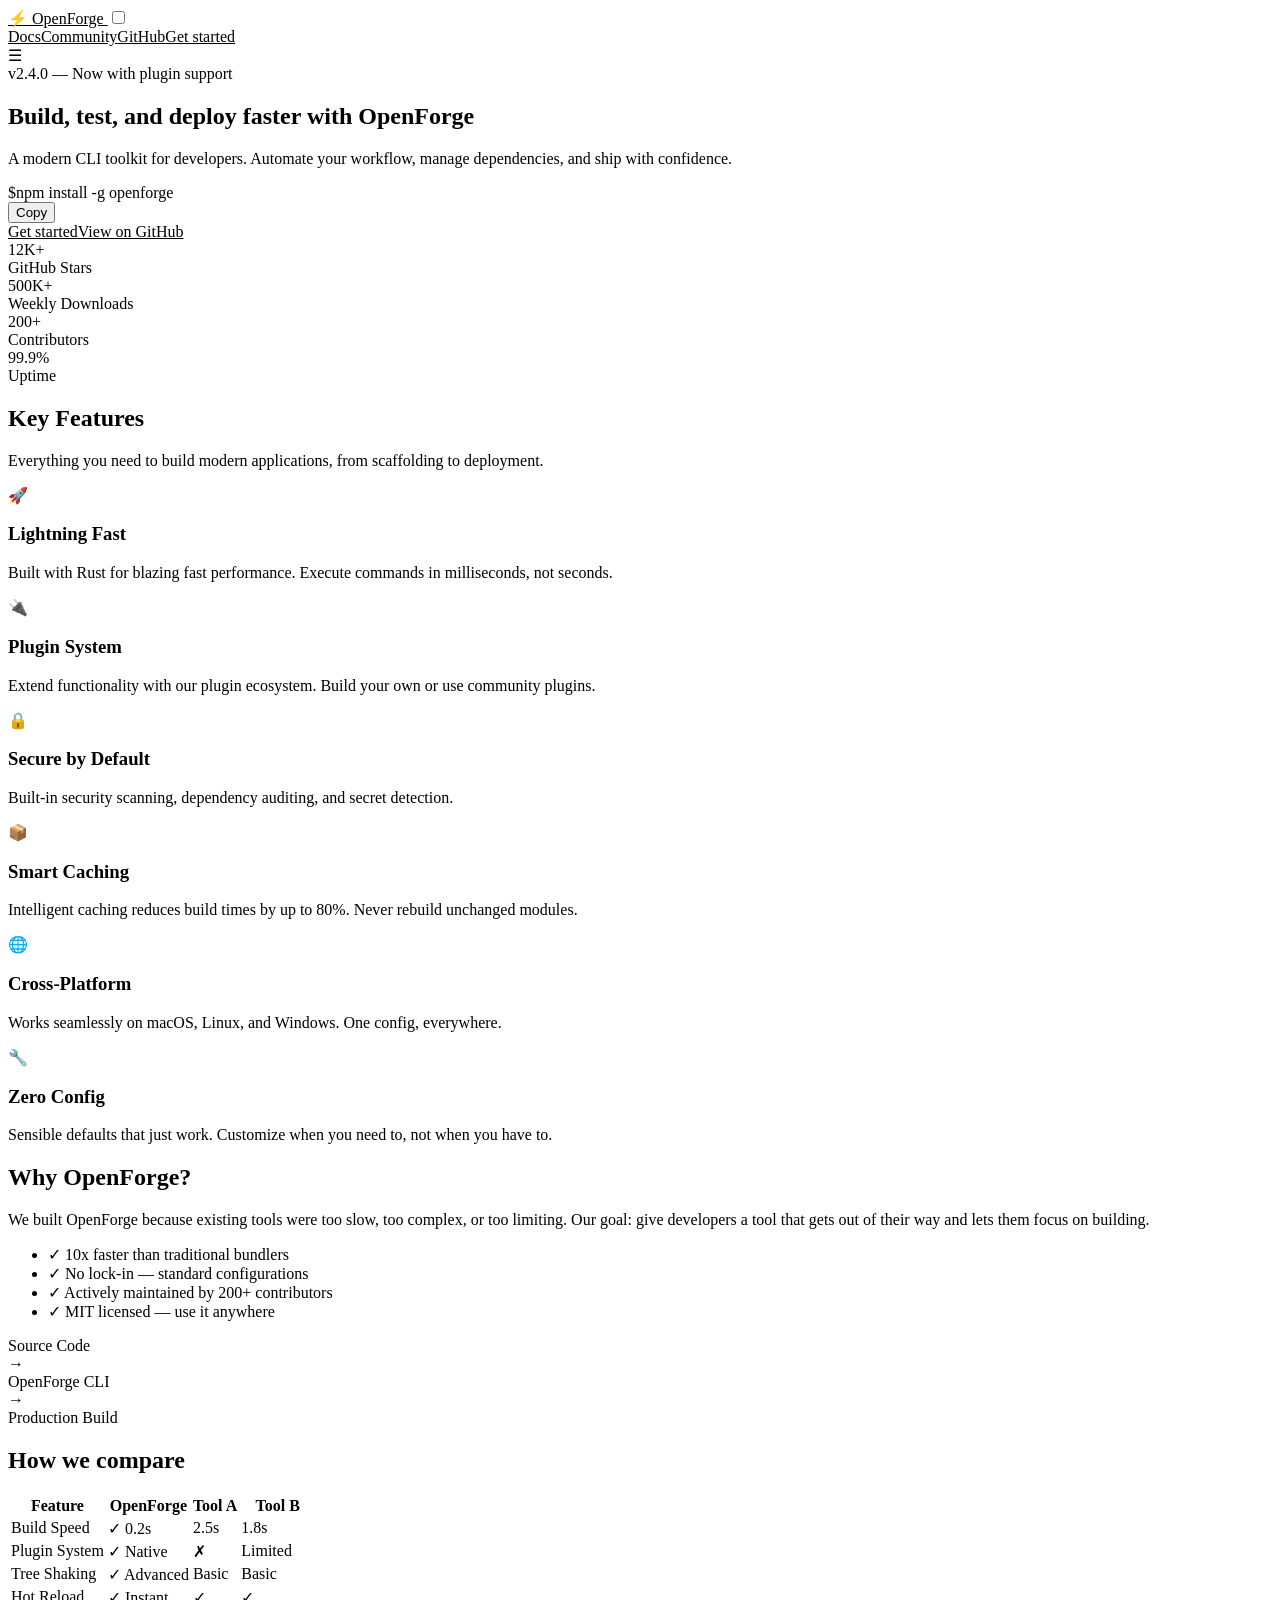
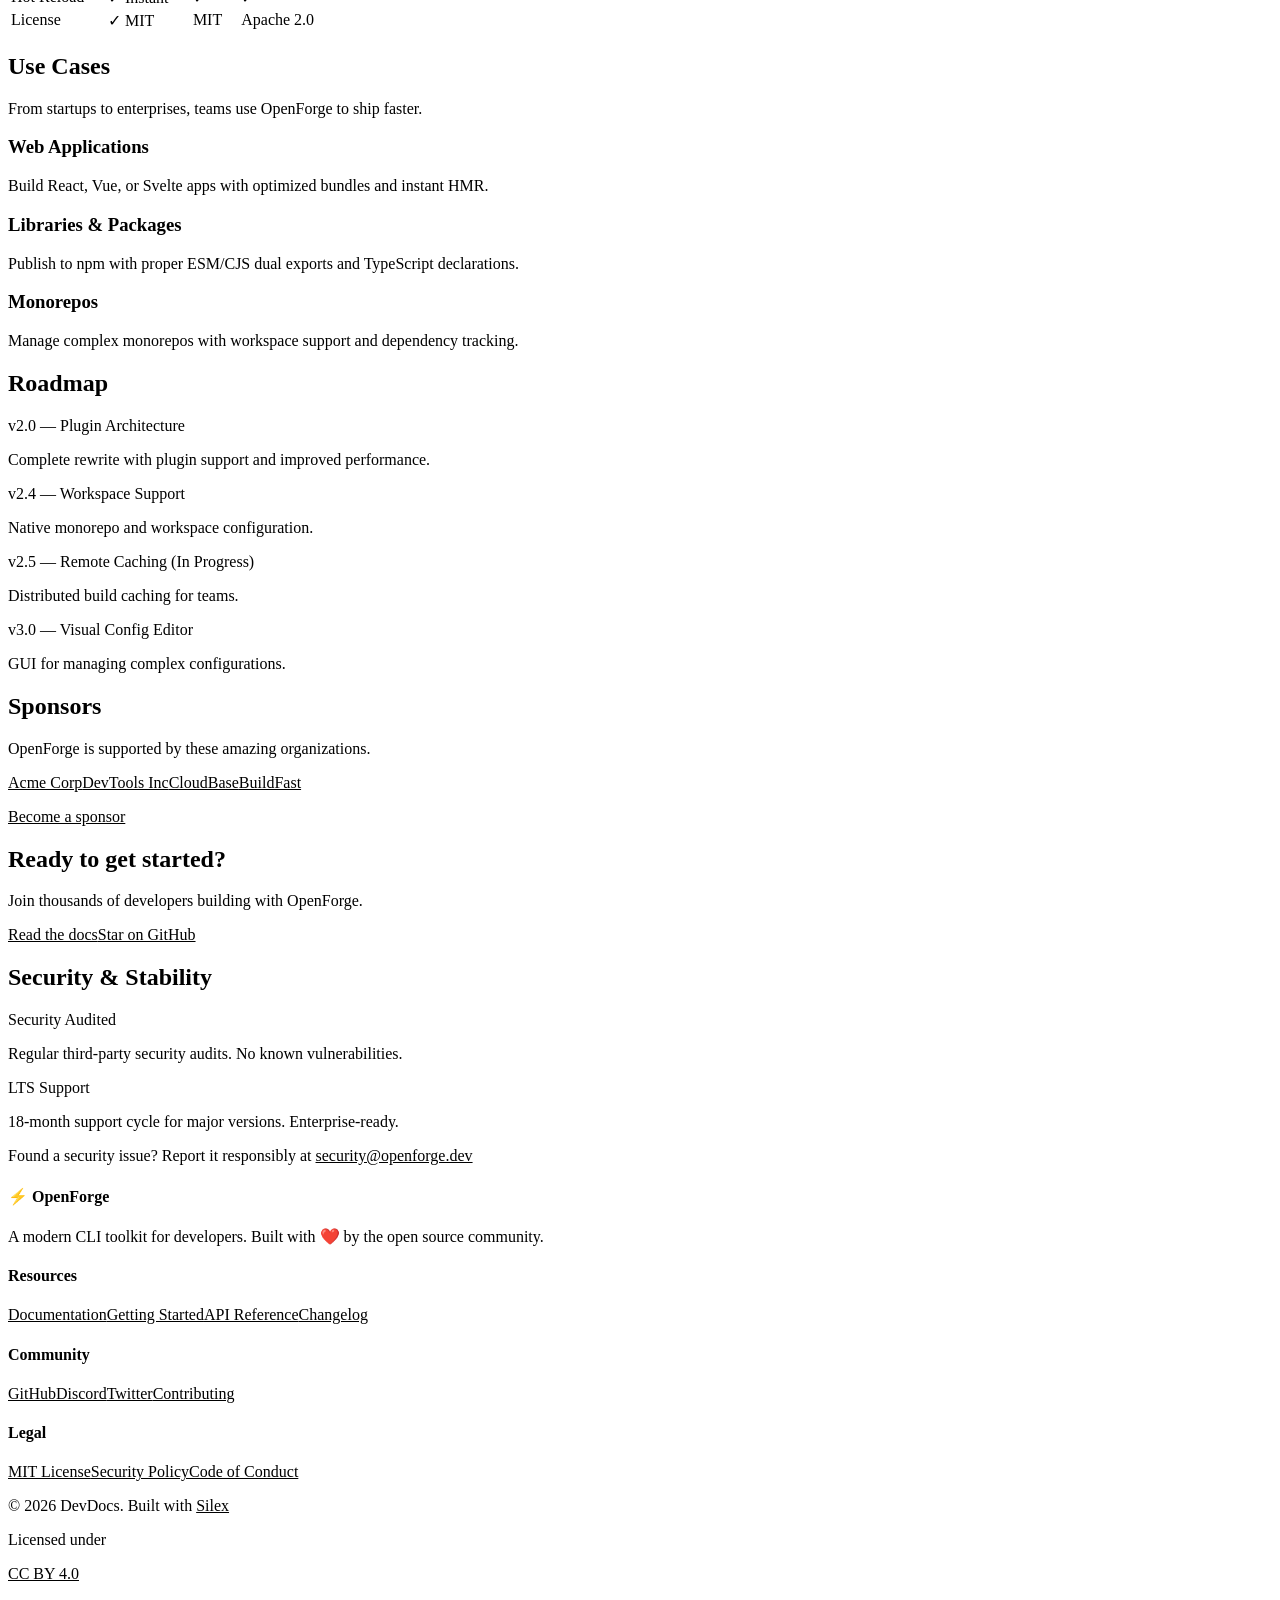
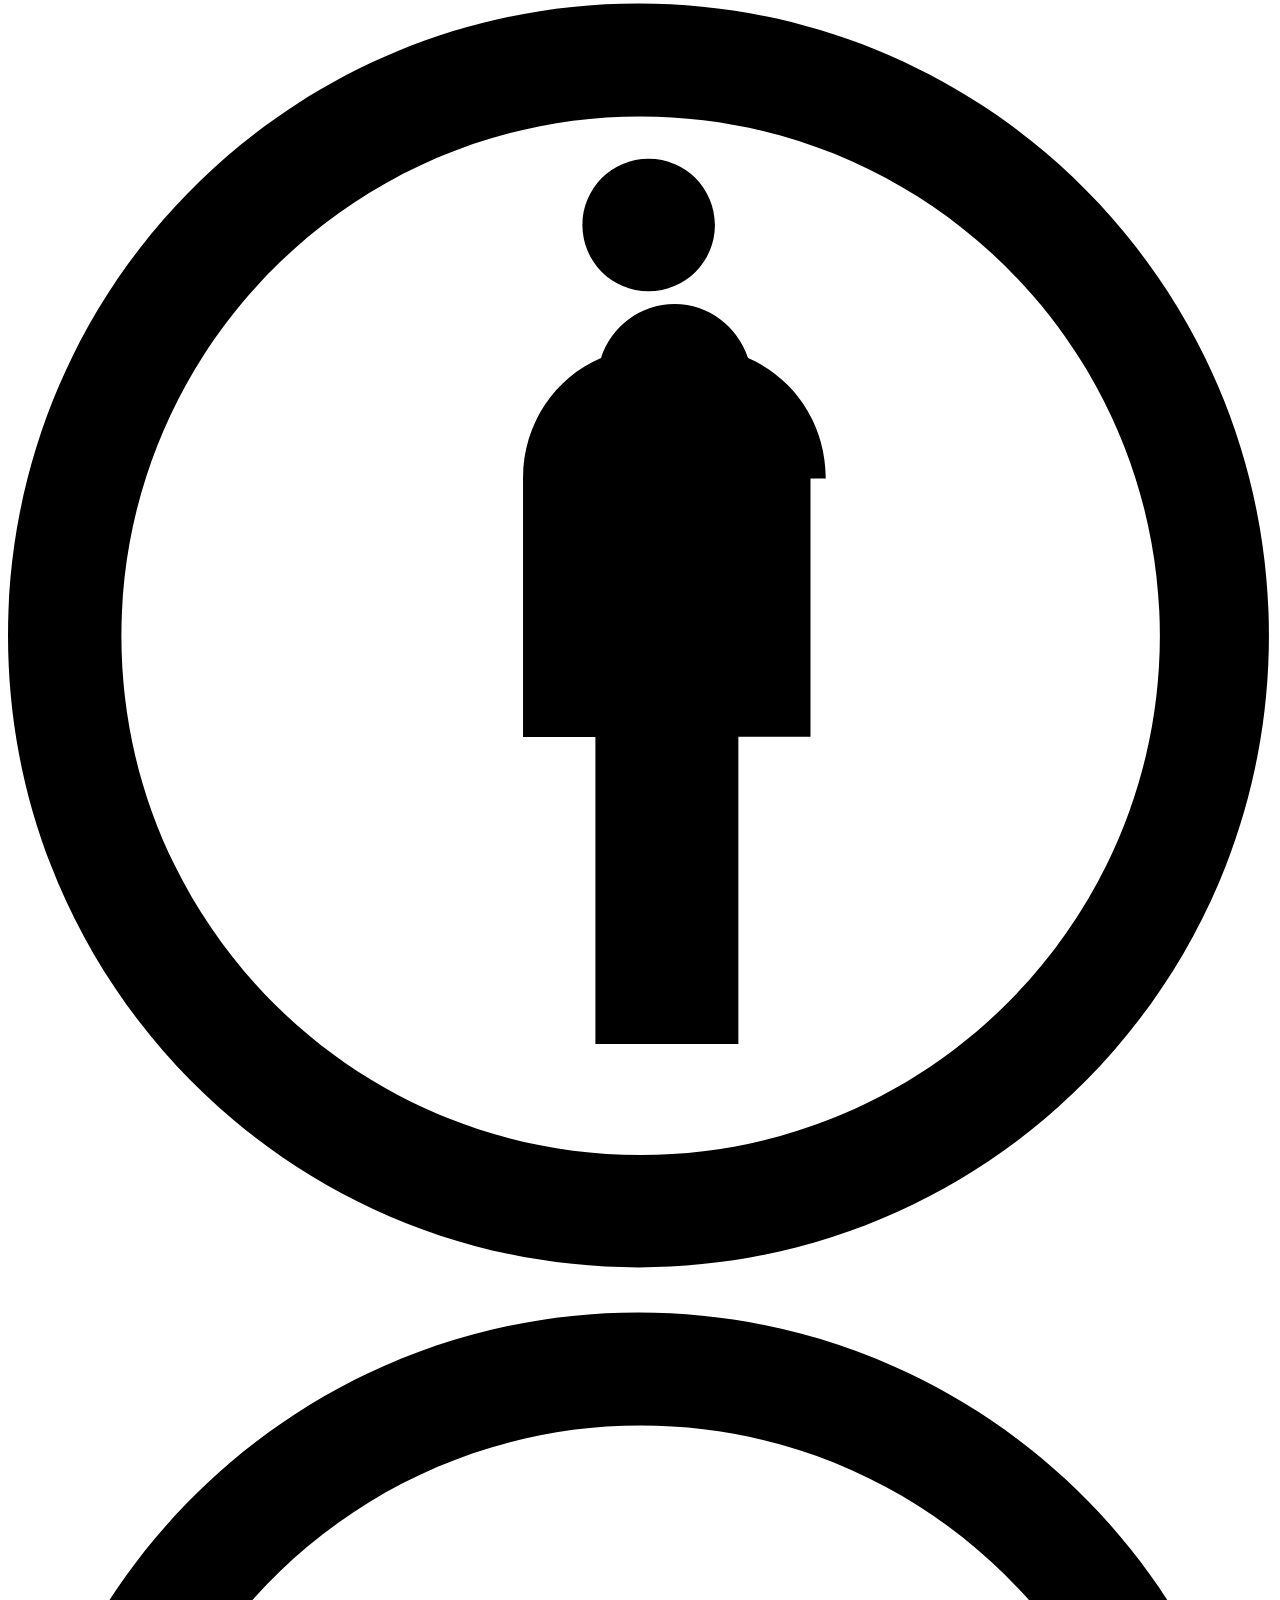
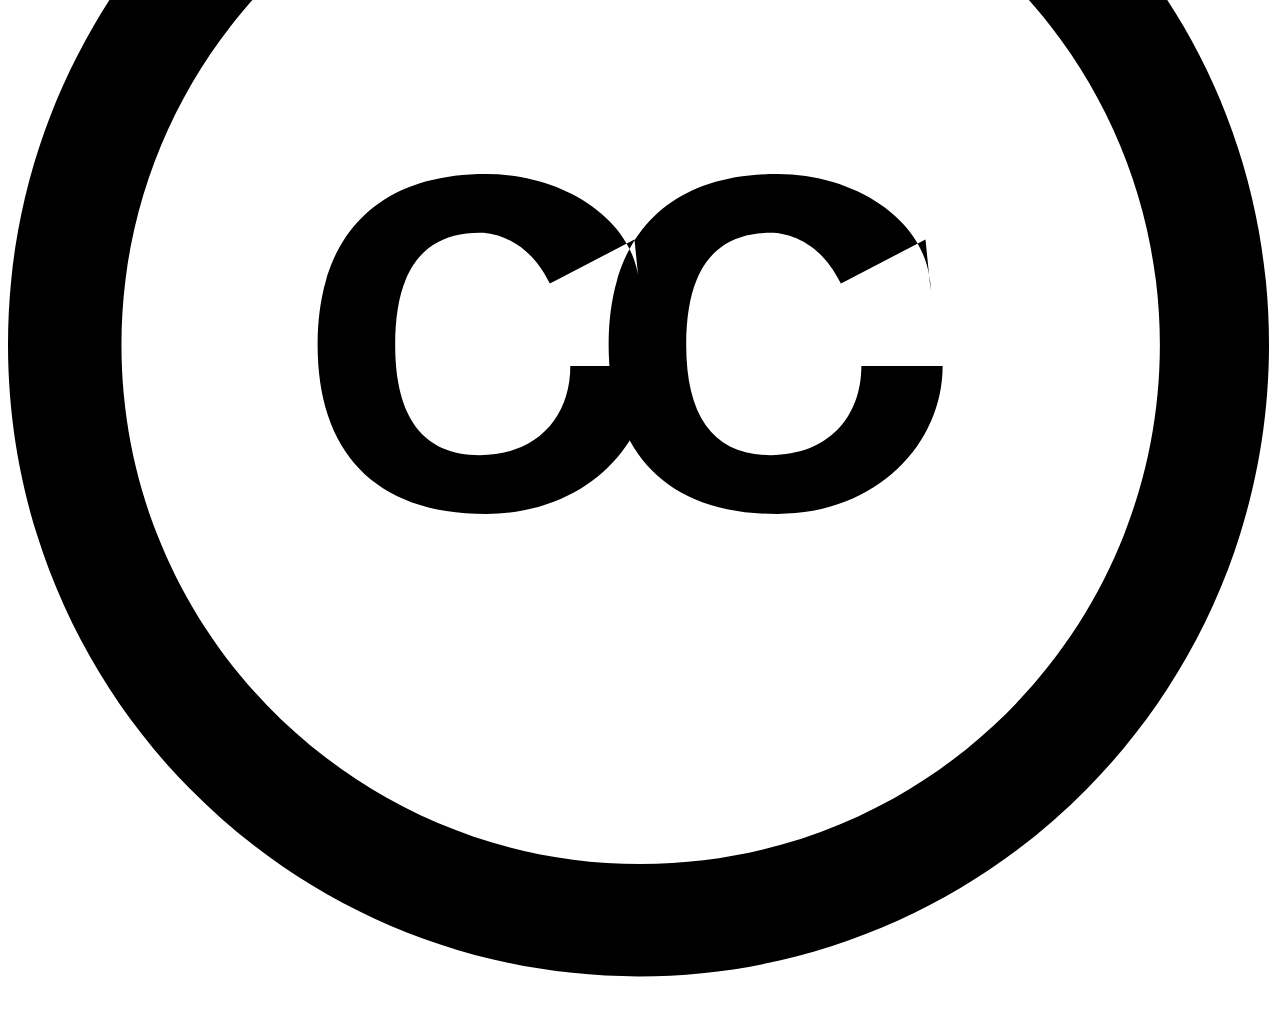
==== commit bd1296ab: "Update stylesheet link in index.html" ====
--- a/index.html
+++ b/index.html
@@ -4,7 +4,7 @@
 <meta charset="UTF-8">
 <meta name="viewport" content="width=device-width, initial-scale=1.0">
 <meta name="generator" content="Silex v3.6.4">
-<link rel="stylesheet" href="css/index-688bc8f7760a98faa4ee69cf9855d23be83c44b6c4d2c44e800b573d00b5c6f6.css" />
+<link rel="stylesheet" href="Coolduckmasterhtmltestinggrounds/css/index-688bc8f7760a98faa4ee69cf9855d23be83c44b6c4d2c44e800b573d00b5c6f6.css" />
 <style>a:link{color:inherit;}</style>
 
 
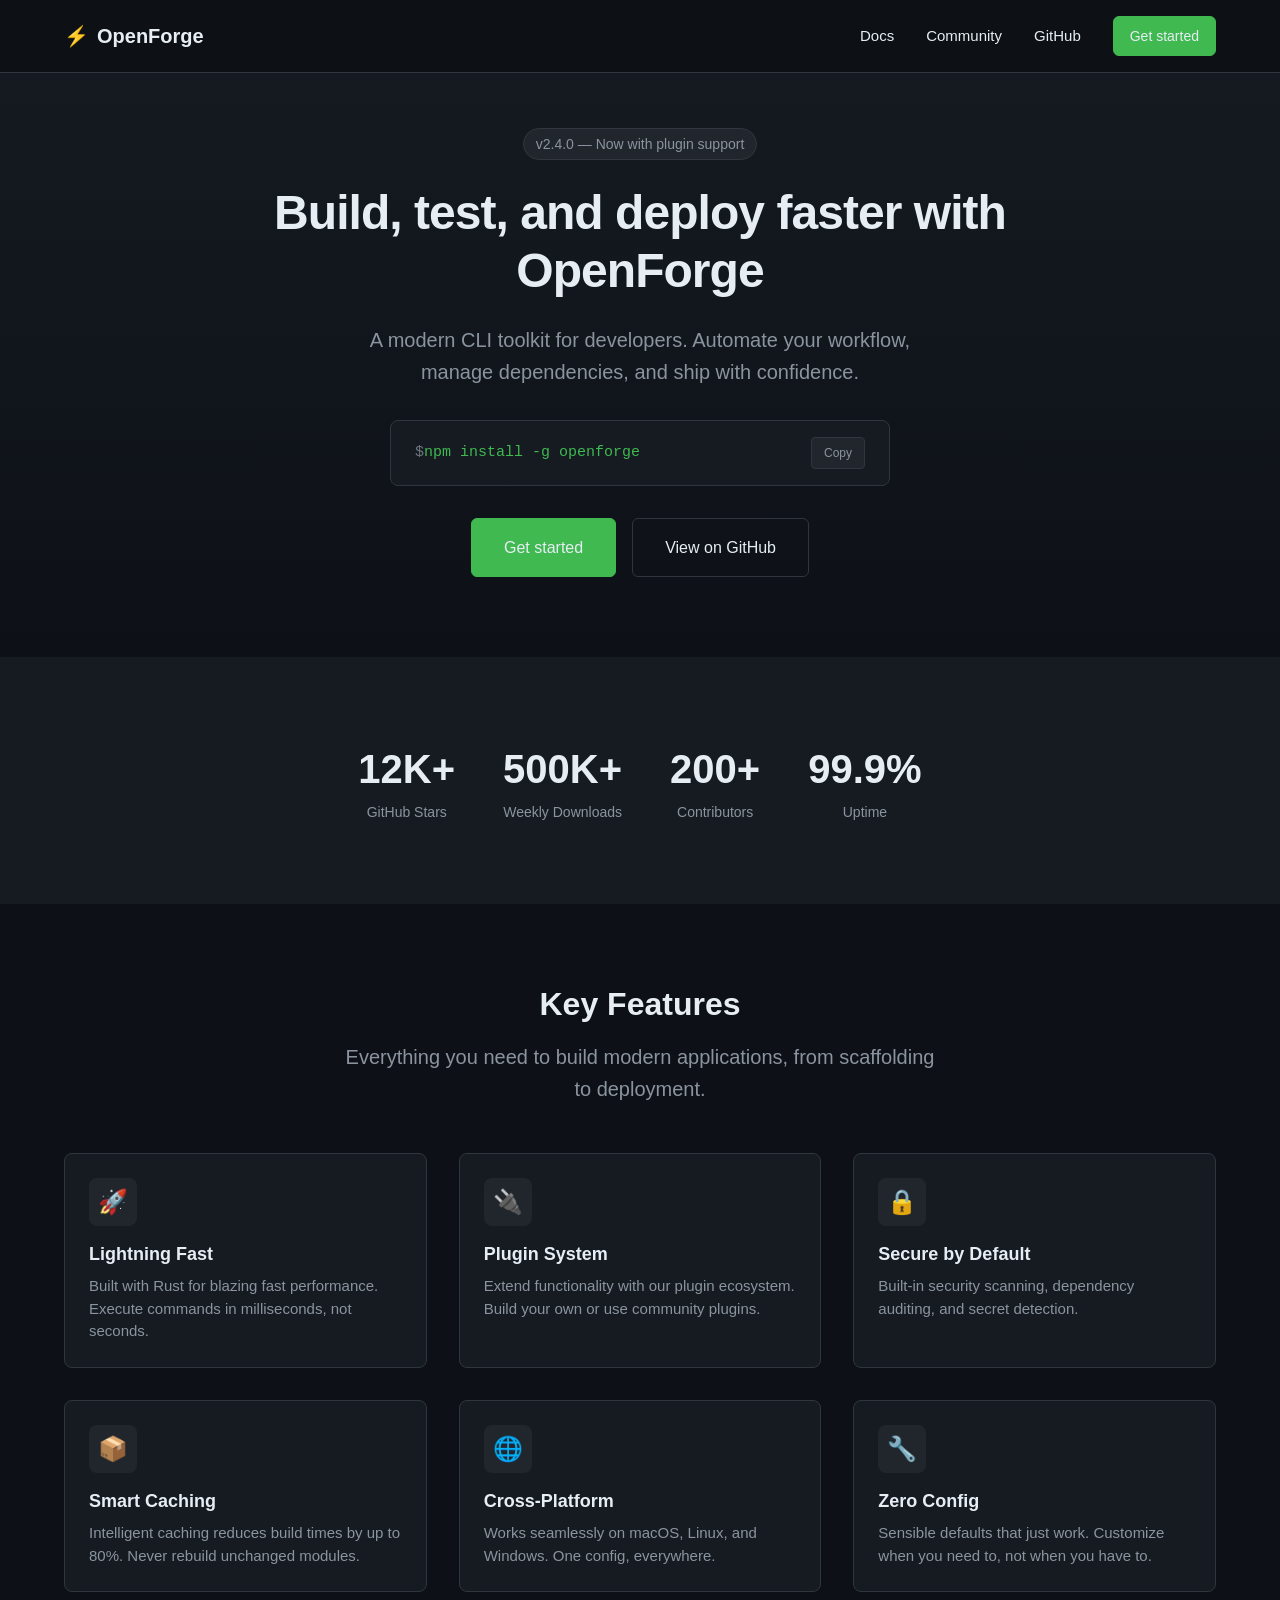
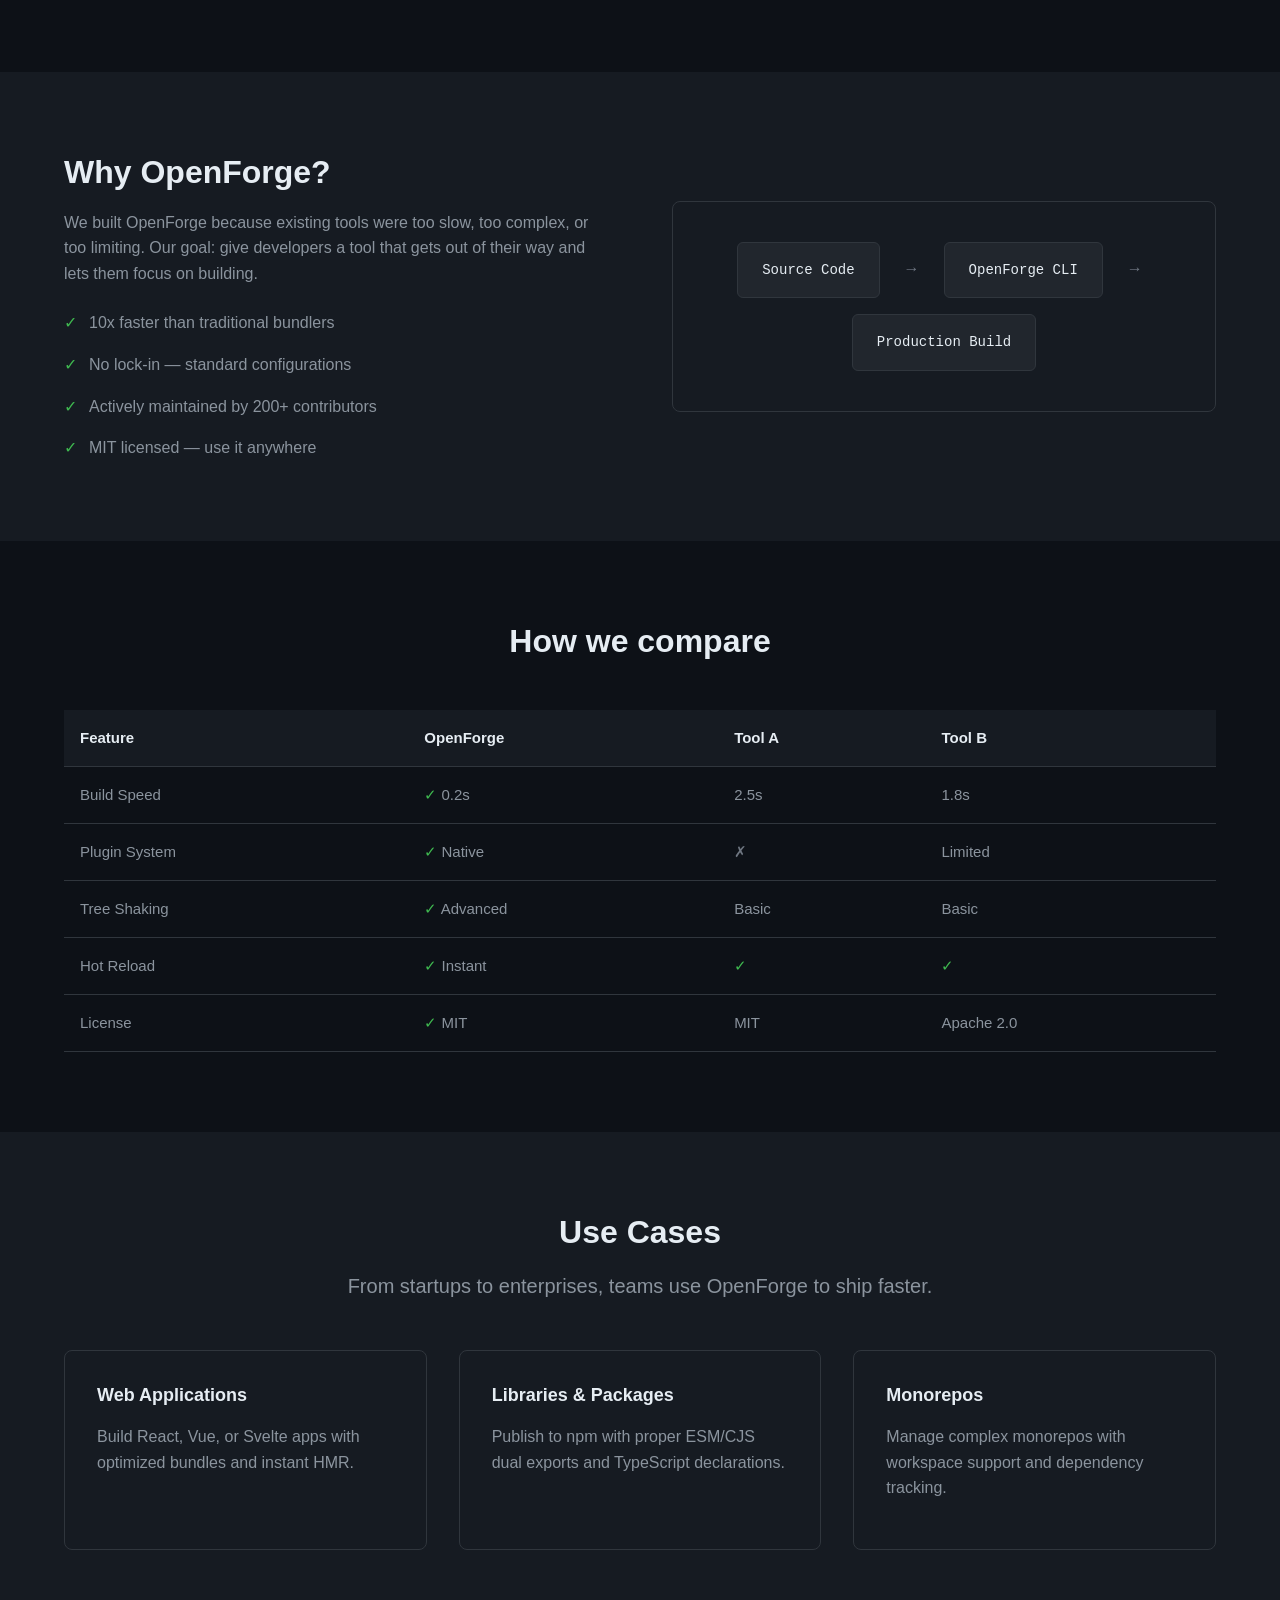
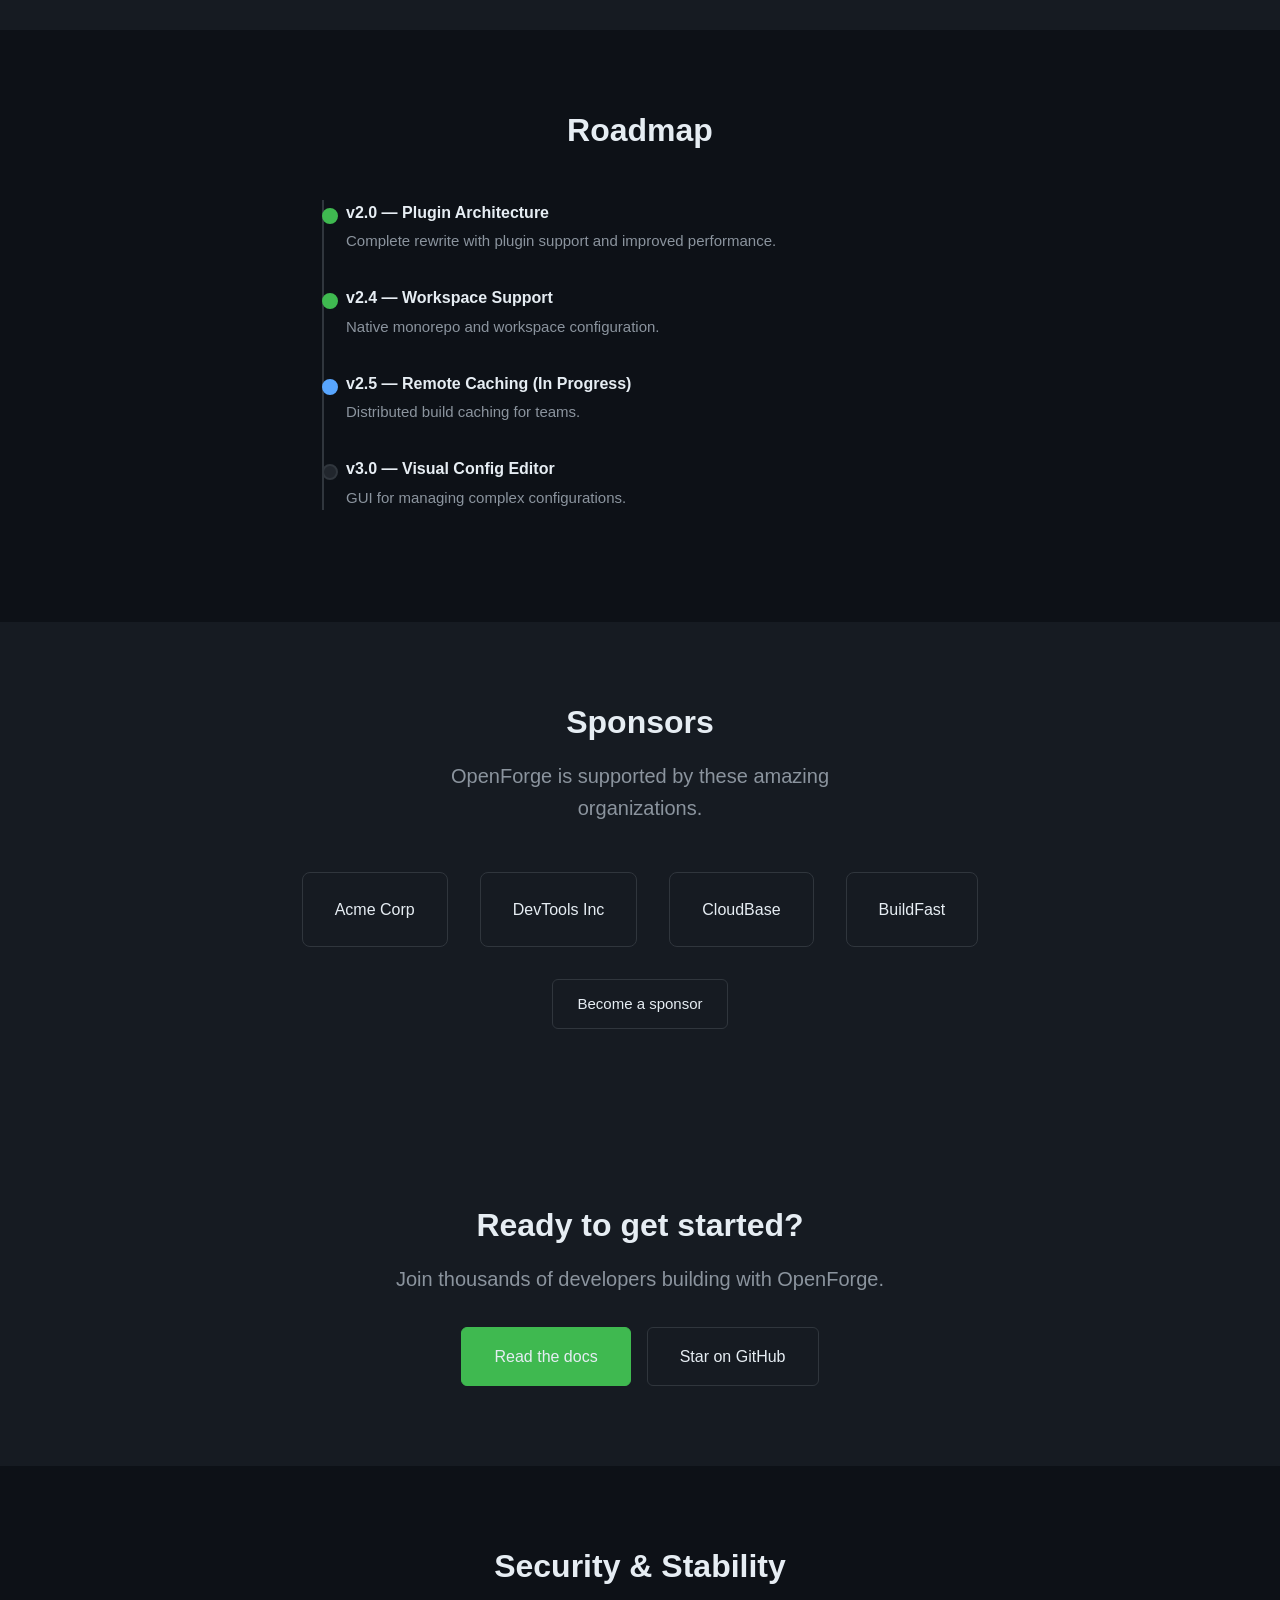
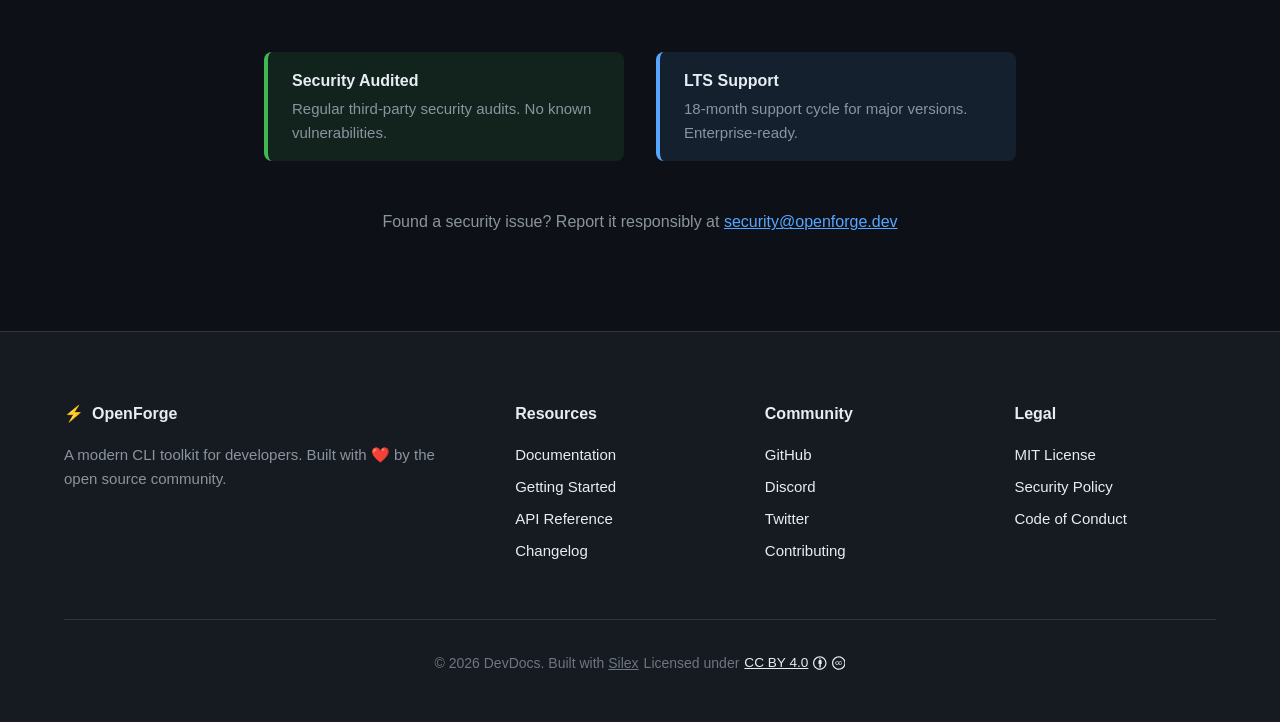
==== commit ec0f0ed8: "Update index.html" ====
--- a/index.html
+++ b/index.html
@@ -4,7 +4,7 @@
 <meta charset="UTF-8">
 <meta name="viewport" content="width=device-width, initial-scale=1.0">
 <meta name="generator" content="Silex v3.6.4">
-<link rel="stylesheet" href="Coolduckmasterhtmltestinggrounds/css/index-688bc8f7760a98faa4ee69cf9855d23be83c44b6c4d2c44e800b573d00b5c6f6.css" />
+<link rel="stylesheet" href="index-688bc8f7760a98faa4ee69cf9855d23be83c44b6c4d2c44e800b573d00b5c6f6.css" />
 <style>a:link{color:inherit;}</style>
 
 
--- a/index-688bc8f7760a98faa4ee69cf9855d23be83c44b6c4d2c44e800b573d00b5c6f6.css
+++ b/index-688bc8f7760a98faa4ee69cf9855d23be83c44b6c4d2c44e800b573d00b5c6f6.css
@@ -0,0 +1 @@
+* { box-sizing: border-box; } body {margin: 0;}:root{--color-accent:#58A6FF;--color-accent-hover:#79C0FF;--color-bg:#0D1117;--color-bg-secondary:#161B22;--color-bg-tertiary:#21262D;--color-border:#30363D;--color-danger:#F85149;--color-success:#3FB950;--color-text:#E6EDF3;--color-text-muted:#8B949E;--color-text-subtle:#6E7681;--color-warning:#D29922;--font-mono:'JetBrains Mono', 'Fira Code', 'SF Mono', Consolas, monospace;--font-sans:-apple-system, BlinkMacSystemFont, 'Segoe UI', 'Noto Sans', Helvetica, Arial, sans-serif;}body{background-color:var(--color-bg);color:var(--color-text);font-family:var(--font-sans);line-height:1.6;margin:0;}.oss-h1{font-size:3rem;font-weight:700;letter-spacing:-0.02em;line-height:1.2;margin:0 0 1rem;}.oss-h2{font-size:2rem;font-weight:600;line-height:1.3;margin:0 0 1rem;}.oss-h4{font-size:1.125rem;font-weight:600;line-height:1.4;margin:0 0 0.5rem;}.oss-body{color:var(--color-text-muted);font-size:1rem;}.oss-body-lg{color:var(--color-text-muted);font-size:1.25rem;}.oss-container{box-sizing:border-box;margin:0 auto;max-width:1200px;padding:0 1.5rem;}.oss-section{padding:5rem 0;}.oss-section--alt{background-color:var(--color-bg-secondary);}.oss-grid{display:grid;gap:2rem;}.oss-grid--2{grid-template-columns:repeat(2, 1fr);}.oss-grid--3{grid-template-columns:repeat(3, 1fr);}.oss-nav{backdrop-filter:blur(10px);background:rgba(13, 17, 23, 0.95);border-bottom:1px solid var(--color-border);left:0;padding:1rem 0;position:fixed;right:0;top:0;z-index:1000;}.oss-nav__logo{align-items:center;color:var(--color-text);display:flex;font-size:1.25rem;font-weight:700;gap:0.5rem;text-decoration:none;}.oss-nav__logo:hover{color:var(--color-accent);}.oss-nav__link{color:var(--color-text-muted);font-size:0.9375rem;text-decoration:none;transition:color 0.2s;}.oss-nav__link:hover{color:var(--color-text);}.oss-btn{align-items:center;border:1px solid transparent;border-radius:6px;cursor:pointer;display:inline-flex;font-size:0.9375rem;font-weight:500;gap:0.5rem;padding:0.75rem 1.5rem;text-decoration:none;transition:all 0.2s;}.oss-btn--primary{background:var(--color-success);border-color:var(--color-success);color:#fff;}.oss-btn--primary:hover{background:#2EA043;border-color:#2EA043;}.oss-btn--secondary{background:transparent;border-color:var(--color-border);color:var(--color-text);}.oss-btn--secondary:hover{background:var(--color-bg-tertiary);border-color:var(--color-text-subtle);}.oss-btn--lg{font-size:1rem;padding:1rem 2rem;}.oss-btn--sm{font-size:0.875rem;padding:0.5rem 1rem;}.oss-hero{background:linear-gradient(180deg, var(--color-bg-secondary) 0%, var(--color-bg) 100%);padding:8rem 0 5rem;text-align:center;}.oss-hero__badge{background:var(--color-bg-tertiary);border:1px solid var(--color-border);border-radius:50px;color:var(--color-text-muted);display:inline-block;font-size:0.875rem;margin-bottom:1.5rem;padding:0.25rem 0.75rem;}.oss-hero__title{margin:0 auto 1.5rem;max-width:800px;}.oss-hero__subtitle{margin:0 auto 2rem;max-width:600px;}.oss-code{align-items:center;background:var(--color-bg-secondary);border:1px solid var(--color-border);border-radius:8px;color:var(--color-text);display:flex;font-family:var(--font-mono);font-size:0.9375rem;gap:1rem;justify-content:space-between;overflow-x:auto;padding:1rem 1.5rem;}.oss-code__prompt{color:var(--color-text-subtle);user-select:none;}.oss-code__command{color:var(--color-success);}.oss-code__copy{background:var(--color-bg-tertiary);border:1px solid var(--color-border);border-radius:4px;color:var(--color-text-muted);cursor:pointer;font-size:0.75rem;padding:0.5rem 0.75rem;}.oss-code__copy:hover{background:var(--color-border);color:var(--color-text);}.oss-feature{background:var(--color-bg-secondary);border:1px solid var(--color-border);border-radius:8px;padding:1.5rem;transition:border-color 0.2s;}.oss-feature:hover{border-color:var(--color-text-subtle);}.oss-feature__icon{align-items:center;background:var(--color-bg-tertiary);border-radius:8px;display:flex;font-size:1.5rem;height:48px;justify-content:center;margin-bottom:1rem;width:48px;}.oss-feature__title{color:var(--color-text);margin-bottom:0.5rem;}.oss-feature__desc{color:var(--color-text-muted);font-size:0.9375rem;line-height:1.5;margin:0;}.oss-stats{display:flex;flex-wrap:wrap;gap:3rem;justify-content:center;}.oss-stat{text-align:center;}.oss-stat__value{color:var(--color-text);font-size:2.5rem;font-weight:700;}.oss-stat__label{color:var(--color-text-muted);font-size:0.875rem;}.oss-card{background:var(--color-bg-secondary);border:1px solid var(--color-border);border-radius:8px;padding:2rem;}.oss-card__title{color:var(--color-text);margin-bottom:0.5rem;}.oss-card__desc{color:var(--color-text-muted);}.oss-docs__content h2{border-top:1px solid var(--color-border);margin-top:3rem;padding-top:2rem;}.oss-docs__content h2:first-child{border-top:none;margin-top:0;padding-top:0;}.oss-docs__content p{color:var(--color-text-muted);margin-bottom:1rem;}.oss-docs__content code{background:var(--color-bg-tertiary);border-radius:4px;color:var(--color-accent);font-family:var(--font-mono);font-size:0.875em;padding:0.125rem 0.375rem;}.oss-docs__content pre{background:var(--color-bg-secondary);border:1px solid var(--color-border);border-radius:8px;margin:1rem 0;overflow-x:auto;padding:1rem;}.oss-docs__content pre code{background:none;color:var(--color-text);padding:0;}.oss-docs__content ul, .oss-docs__content ol{color:var(--color-text-muted);padding-left:1.5rem;}.oss-docs__content li{margin-bottom:0.5rem;}.oss-roadmap{padding-left:2rem;position:relative;}.oss-roadmap::before{background:var(--color-border);bottom:0;content:'';left:0.5rem;position:absolute;top:0;width:2px;}.oss-roadmap__item{margin-bottom:2rem;position:relative;}.oss-roadmap__item::before{background:var(--color-bg-tertiary);border:2px solid var(--color-border);border-radius:50%;content:'';height:12px;left:-1.5rem;position:absolute;top:0.5rem;width:12px;}.oss-roadmap__item--done::before{background:var(--color-success);border-color:var(--color-success);}.oss-roadmap__item--current::before{background:var(--color-accent);border-color:var(--color-accent);}.oss-roadmap__version{color:var(--color-text);font-weight:600;}.oss-roadmap__desc{color:var(--color-text-muted);font-size:0.9375rem;margin-top:0.25rem;}.oss-alert{border-left:4px solid;border-radius:8px;margin:1rem 0;padding:1rem 1.5rem;}.oss-alert--info{background:rgba(88, 166, 255, 0.1);border-left-color:var(--color-accent);}.oss-alert--success{background:rgba(63, 185, 80, 0.1);border-left-color:var(--color-success);}.oss-alert__title{color:var(--color-text);font-weight:600;margin-bottom:0.25rem;}.oss-alert__text{color:var(--color-text-muted);font-size:0.9375rem;margin:0;}.oss-sponsors{align-items:center;display:flex;flex-wrap:wrap;gap:2rem;justify-content:center;}.oss-sponsor{background:var(--color-bg-secondary);border:1px solid var(--color-border);border-radius:8px;color:var(--color-text-muted);padding:1.5rem 2rem;text-decoration:none;transition:all 0.2s;}.oss-sponsor:hover{border-color:var(--color-text-subtle);color:var(--color-text);}.oss-footer{background:var(--color-bg-secondary);border-top:1px solid var(--color-border);padding:3rem 0;}.oss-footer__grid{display:grid;gap:3rem;grid-template-columns:2fr 1fr 1fr 1fr;}.oss-footer__title{color:var(--color-text);font-weight:600;margin-bottom:1rem;}.oss-footer__text{color:var(--color-text-muted);font-size:0.9375rem;}.oss-footer__link{color:var(--color-text-muted);display:block;font-size:0.9375rem;margin-bottom:0.5rem;text-decoration:none;}.oss-footer__link:hover{color:var(--color-accent);}.oss-footer__bottom{align-items:center;border-top:1px solid var(--color-border);column-gap:5px;display:flex;flex-wrap:wrap;font-size:0.85rem;justify-content:center;margin:48px auto 0px auto;margin-top:3rem;padding:24px 0px 0px 0px;padding-top:2rem;row-gap:0.2px;text-align:center;}.oss-footer__bottom p{color:var(--color-text-subtle);font-size:0.875rem;margin:0;}.oss-diagram{background:var(--color-bg-secondary);border:1px solid var(--color-border);border-radius:8px;padding:2rem;text-align:center;}.oss-diagram__box{background:var(--color-bg-tertiary);border:1px solid var(--color-border);border-radius:6px;color:var(--color-text);display:inline-block;font-family:var(--font-mono);font-size:0.875rem;margin:0.5rem;padding:1rem 1.5rem;}.oss-diagram__arrow{color:var(--color-text-subtle);margin:0 1rem;}.oss-table{border-collapse:collapse;font-size:0.9375rem;width:100%;}.oss-table th, .oss-table td{border-bottom:1px solid var(--color-border);padding:1rem;text-align:left;}.oss-table th{background:var(--color-bg-secondary);color:var(--color-text);font-weight:600;}.oss-table td{color:var(--color-text-muted);}.oss-table__check{color:var(--color-success);}.oss-table__x{color:var(--color-text-subtle);}#ifiko{color:var(--color-success);}#ibe1w{gap:2rem;}#itdvq{align-items:center;display:flex;justify-content:space-between;}#i8a2g{margin:2rem auto;max-width:500px;}#i0h4s{display:flex;gap:1rem;justify-content:center;margin-top:2rem;}#ijq1z{margin-bottom:1rem;text-align:center;}#iugmx{margin:0 auto 3rem;max-width:600px;text-align:center;}#isulfw{margin-bottom:1.5rem;}#iohctc{color:var(--color-success);}#i78tiz{color:var(--color-text-muted);display:flex;gap:0.75rem;margin-bottom:1rem;}#iyw0lm{color:var(--color-success);}#ijddpq{color:var(--color-text-muted);display:flex;gap:0.75rem;margin-bottom:1rem;}#ilixwb{color:var(--color-success);}#iee6pg{color:var(--color-text-muted);display:flex;gap:0.75rem;margin-bottom:1rem;}#iquw8u{color:var(--color-success);}#i29eq4{color:var(--color-text-muted);display:flex;gap:0.75rem;}#imbs86{list-style:none;margin:0;padding:0;}#impbbt{align-items:center;gap:4rem;}#ifua3l{margin-bottom:3rem;text-align:center;}#iamqp8{overflow-x:auto;}#i4ib7q{margin-bottom:1rem;text-align:center;}#i7t177{margin:0 auto 3rem;max-width:600px;text-align:center;}#itzps4{margin-bottom:3rem;text-align:center;}#ia3wnj{max-width:700px;}#ihx52f{margin-bottom:1rem;text-align:center;}#iluojd{margin:0 auto 3rem;max-width:500px;text-align:center;}#ivy33n{margin-top:2rem;text-align:center;}#ivro0h{margin-bottom:3rem;text-align:center;}#iy8dyb{color:var(--color-accent);}#iphda3{margin-top:2rem;text-align:center;}#iywpoi{max-width:800px;}#ijk6ag{margin-bottom:1rem;}#iv11fj{margin:0 auto 2rem;max-width:500px;}#ilbfyh{display:flex;gap:1rem;justify-content:center;}#iuwjwk{text-align:center;}#ip2wsa{color:var(--color-success);}#ic7qma{align-items:center;display:flex;gap:0.5rem;}.navbar__menu{align-items:center;column-gap:32px;display:flex;row-gap:32px;}.navbar__checkbox{display:none;}.navbar__toggle{display:none;}.cc-icon{height:14px;}.oss-footer__bottom a{color:#bcbcbc;}.oss-footer__bottom a:hover{color:#58a6ff;}.oss-list li{line-height:1.6;margin-bottom:0.5rem;}*{box-sizing:border-box;}.oss-philosophy .oss-h4{margin-bottom:0.75rem;}.oss-conduct__item:last-child .oss-conduct__icon{color:#F85149;}html{scroll-behavior:smooth;scroll-padding:80px;}.oss-toc__link a{color:var(--color-text-muted);}a.oss-toc__link{color:var(--color-text-muted);}.oss-hero.oss-hero__doc{text-align:left;}.page-com a.current-com{color:var(--color-accent);}.page-doc a.current-doc{color:var(--color-accent);}.page-main{background-color:var(--color-bg);color:var(--color-text);}table{margin:0px;max-width:90vw;min-width:0px;padding:20px 0px 20px 20px;}@media (max-width: 768px){.oss-grid--2{grid-template-columns:1fr;}.oss-grid--3{grid-template-columns:1fr;}.oss-h1{font-size:2rem;}.oss-h2{font-size:1.5rem;}.oss-section{padding:3rem 0;}.oss-footer__grid{grid-template-columns:1fr;row-gap:1rem;}.navbar__menu{background-clip:initial;background-color:#161b22;background-origin:initial;background-position-x:initial;background-position-y:initial;box-shadow:0px 4px 10px 0px rgba(0,0,0,0.44) ;display:flex;flex-direction:column;left:0px;max-height:0px;opacity:0;overflow-x:hidden;overflow-y:hidden;padding:0px;position:absolute;right:0px;top:80px;transition:all 0.3s ease-in-out;transition-behavior:normal;transition-delay:0s;}.navbar__toggle{cursor:pointer;display:block;font-size:1.8rem;padding:0px 10px 0px 10px;}.navbar__checkbox:checked ~ .navbar__menu{max-height:100vh;opacity:1;padding:50px 20px 50px 20px;}table{display:block;min-width:0px;overflow:auto;}}@media (max-width: 480px){pre code{white-space:pre-wrap;}}
